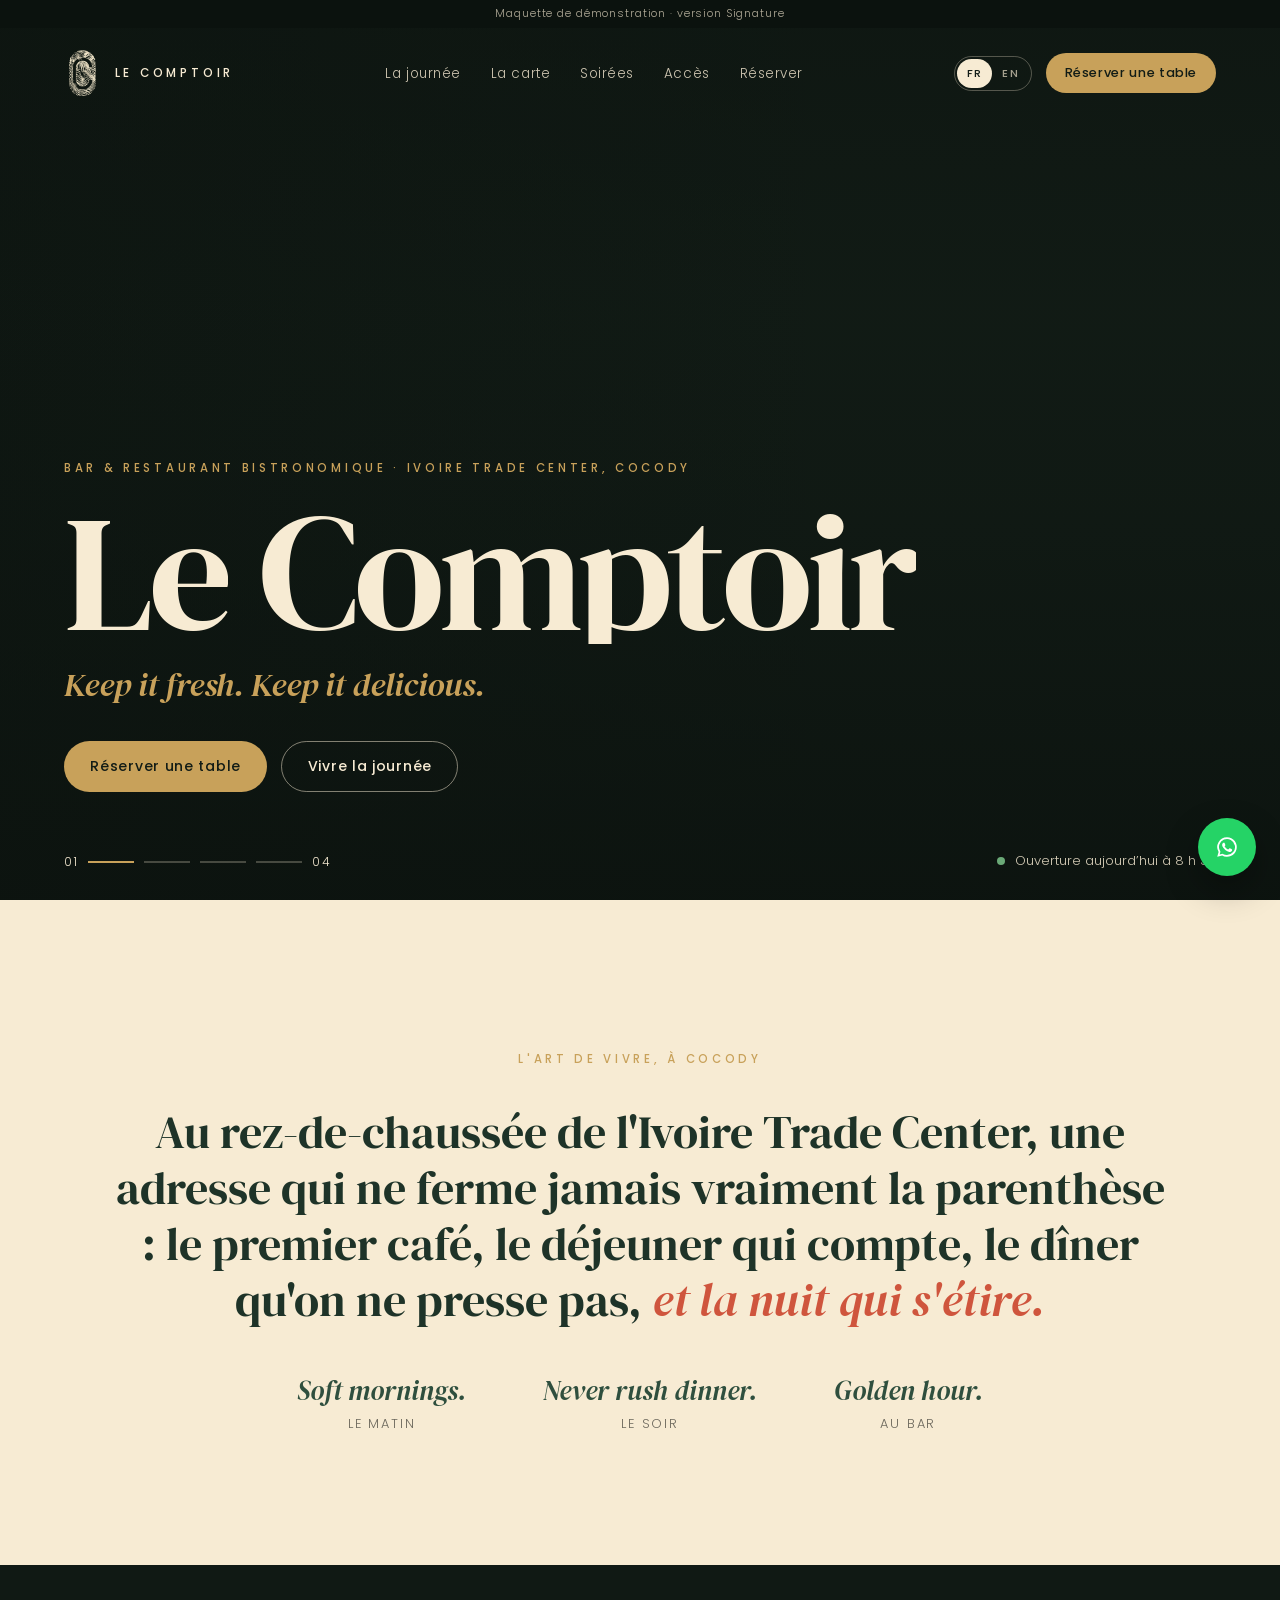
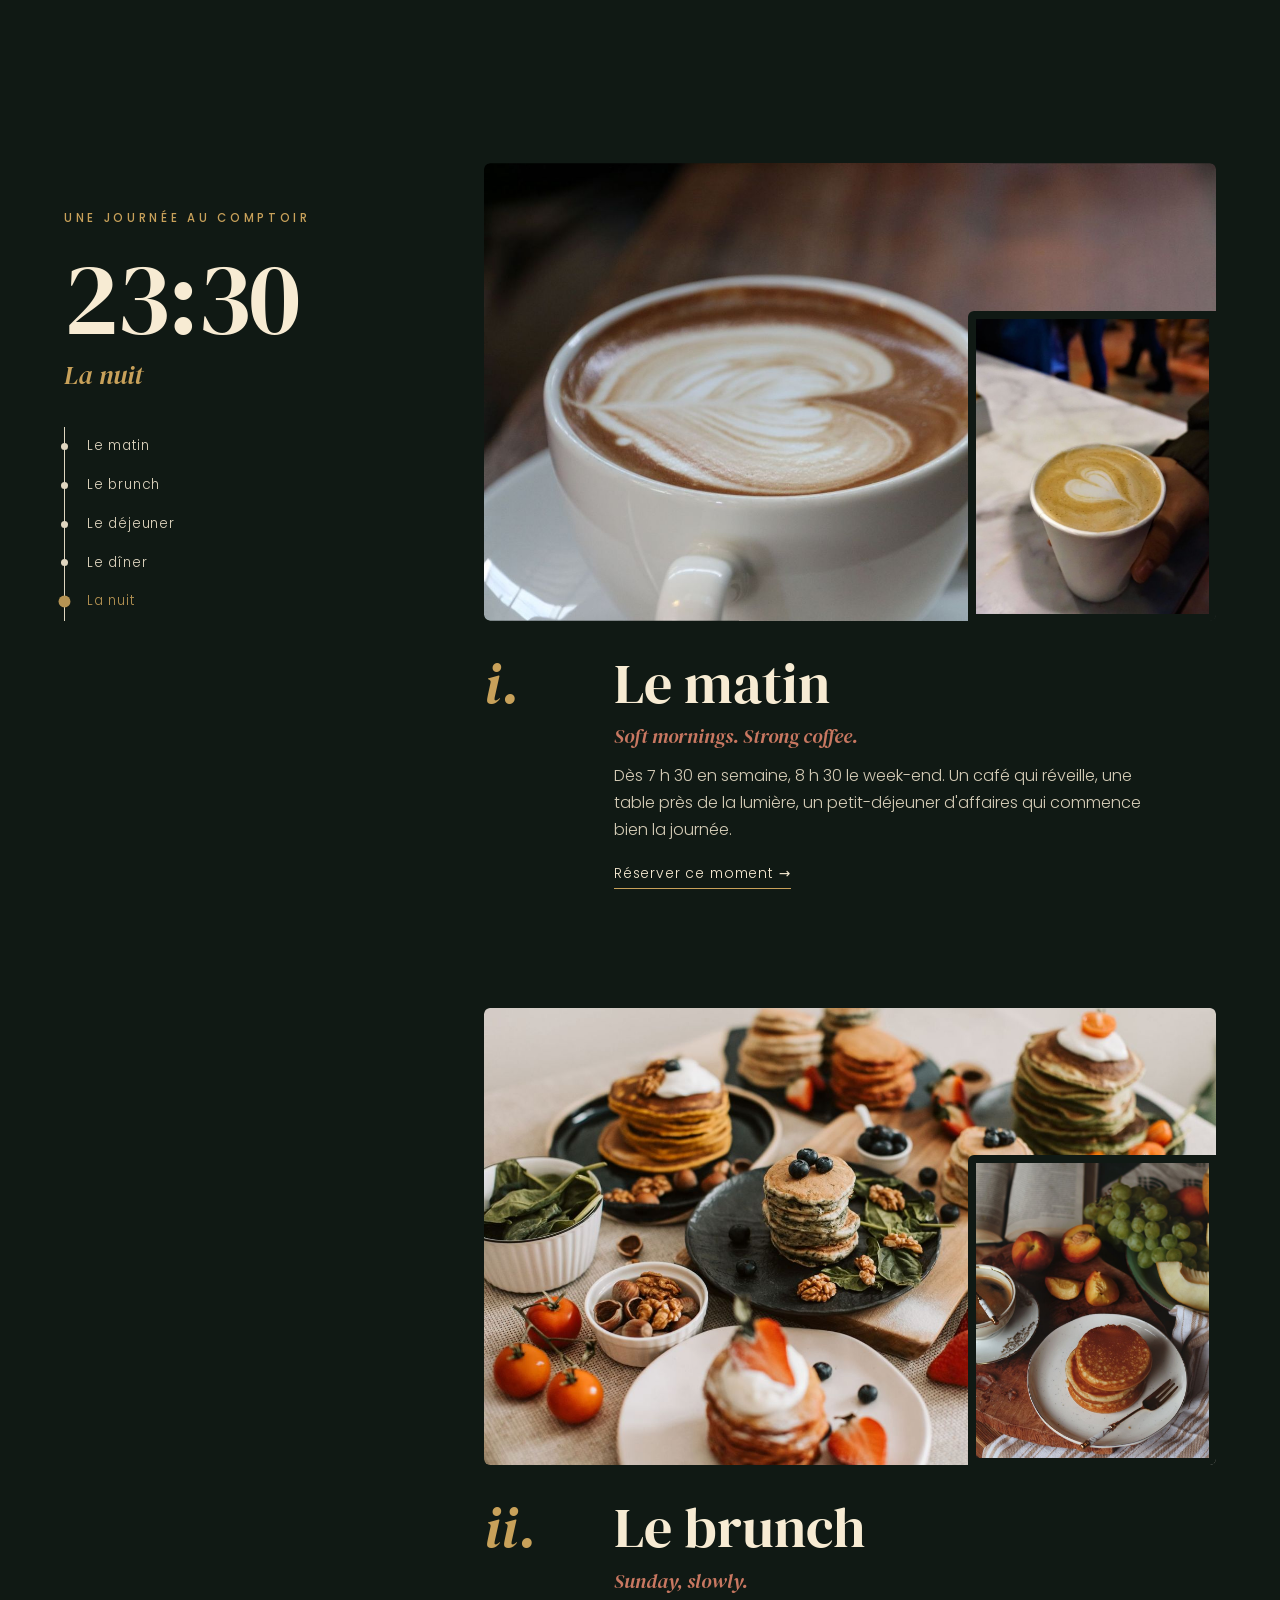
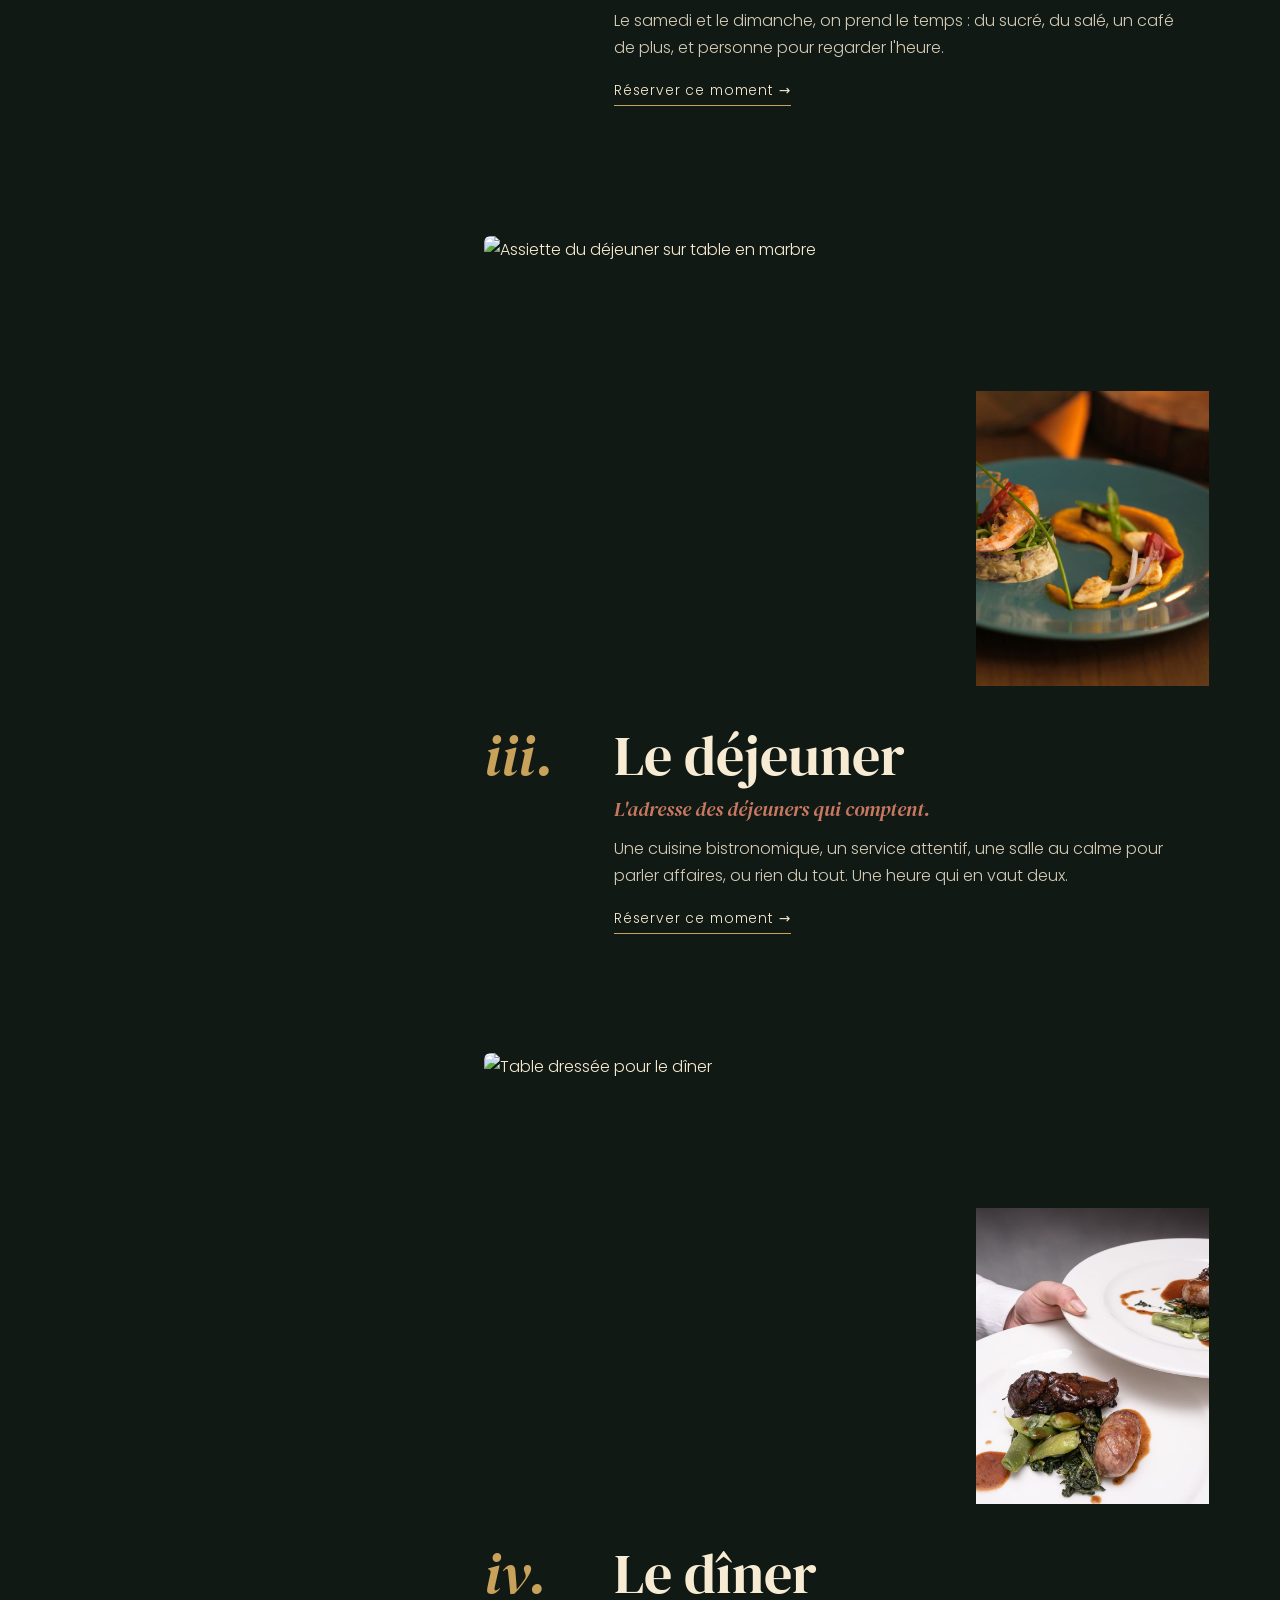
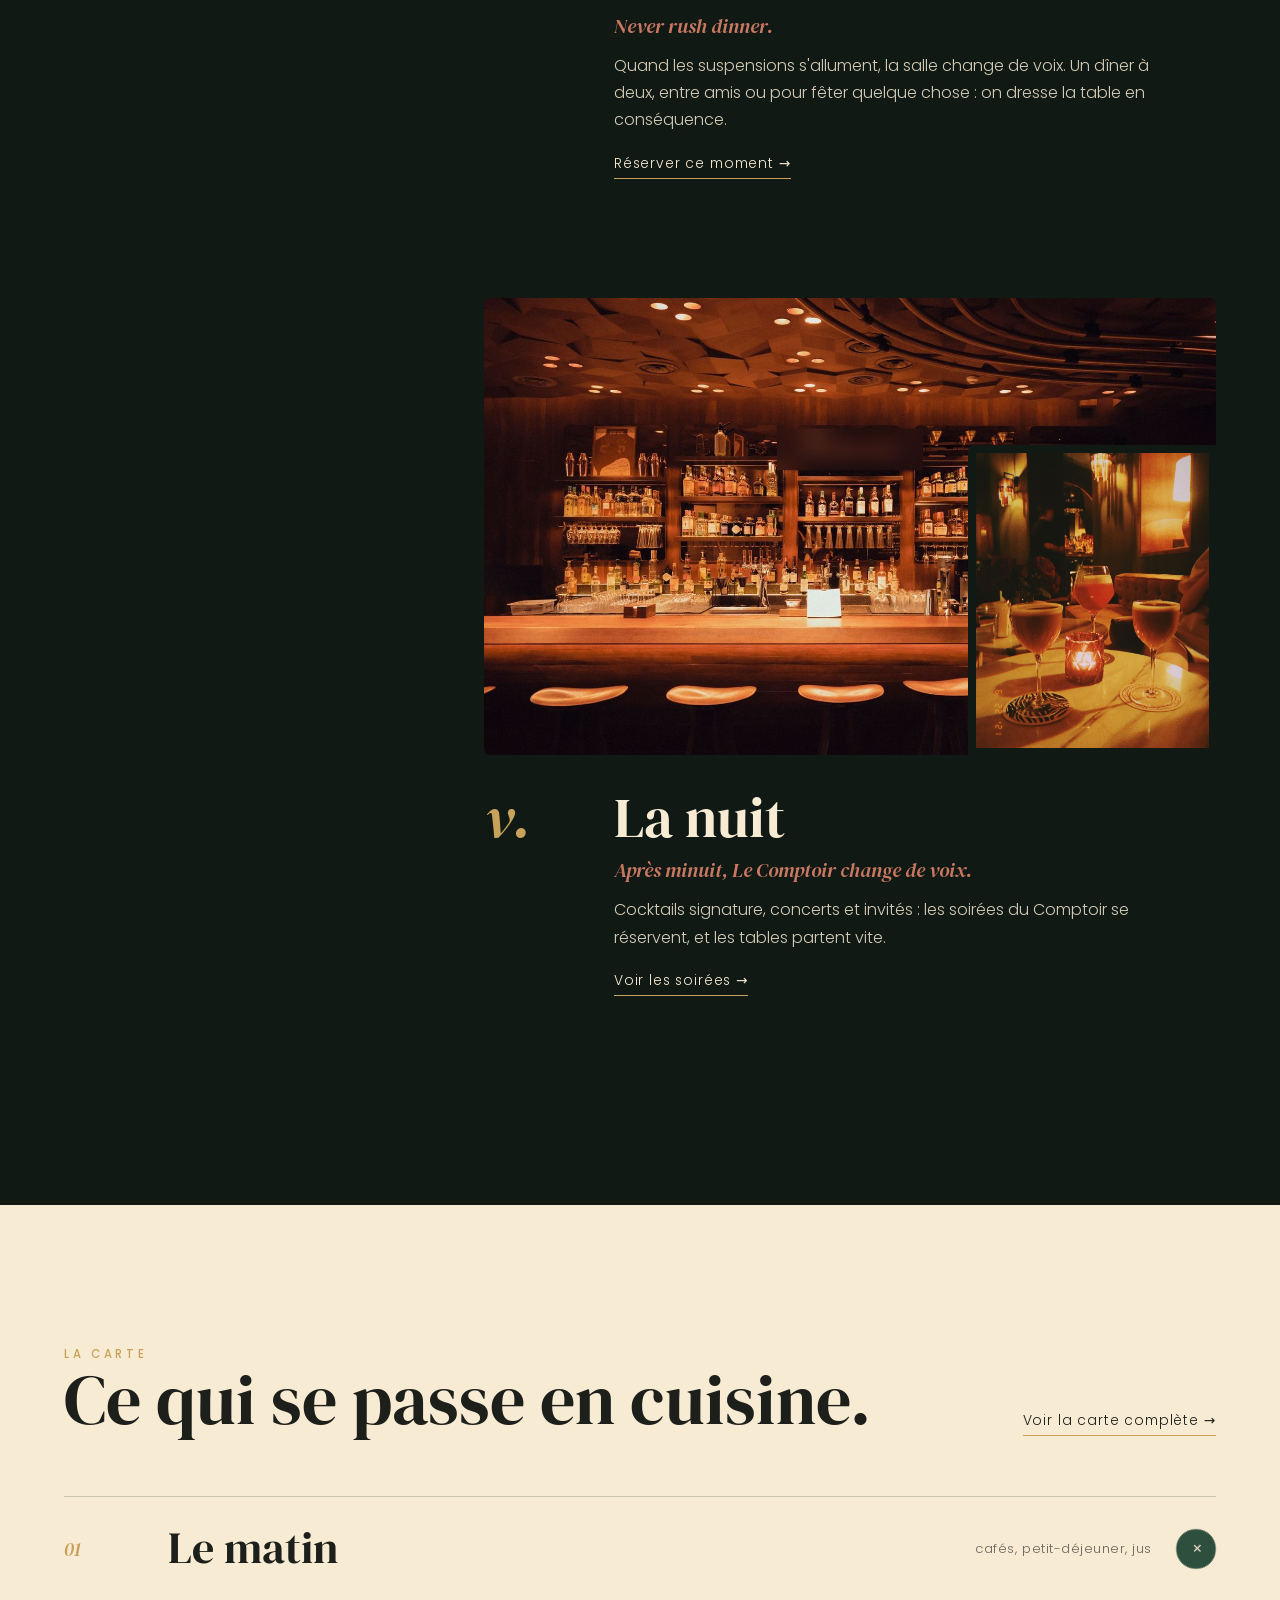
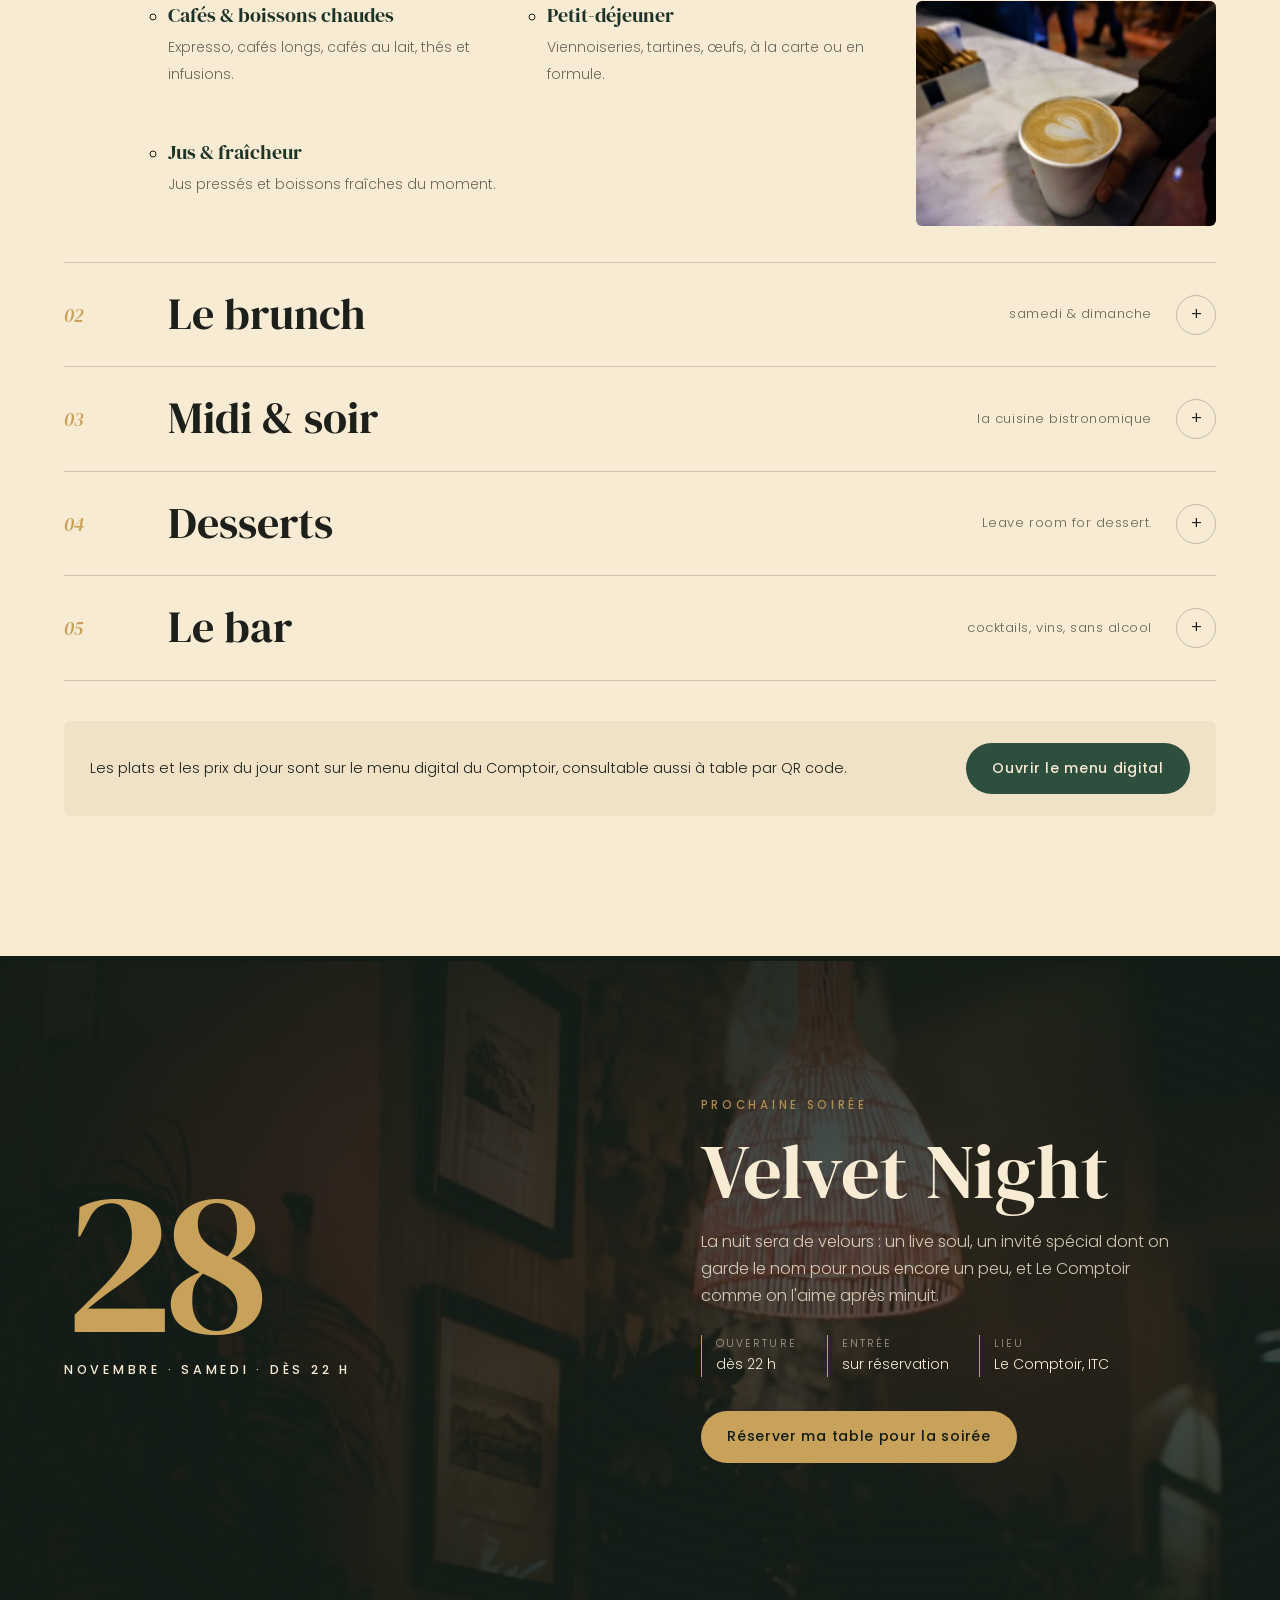
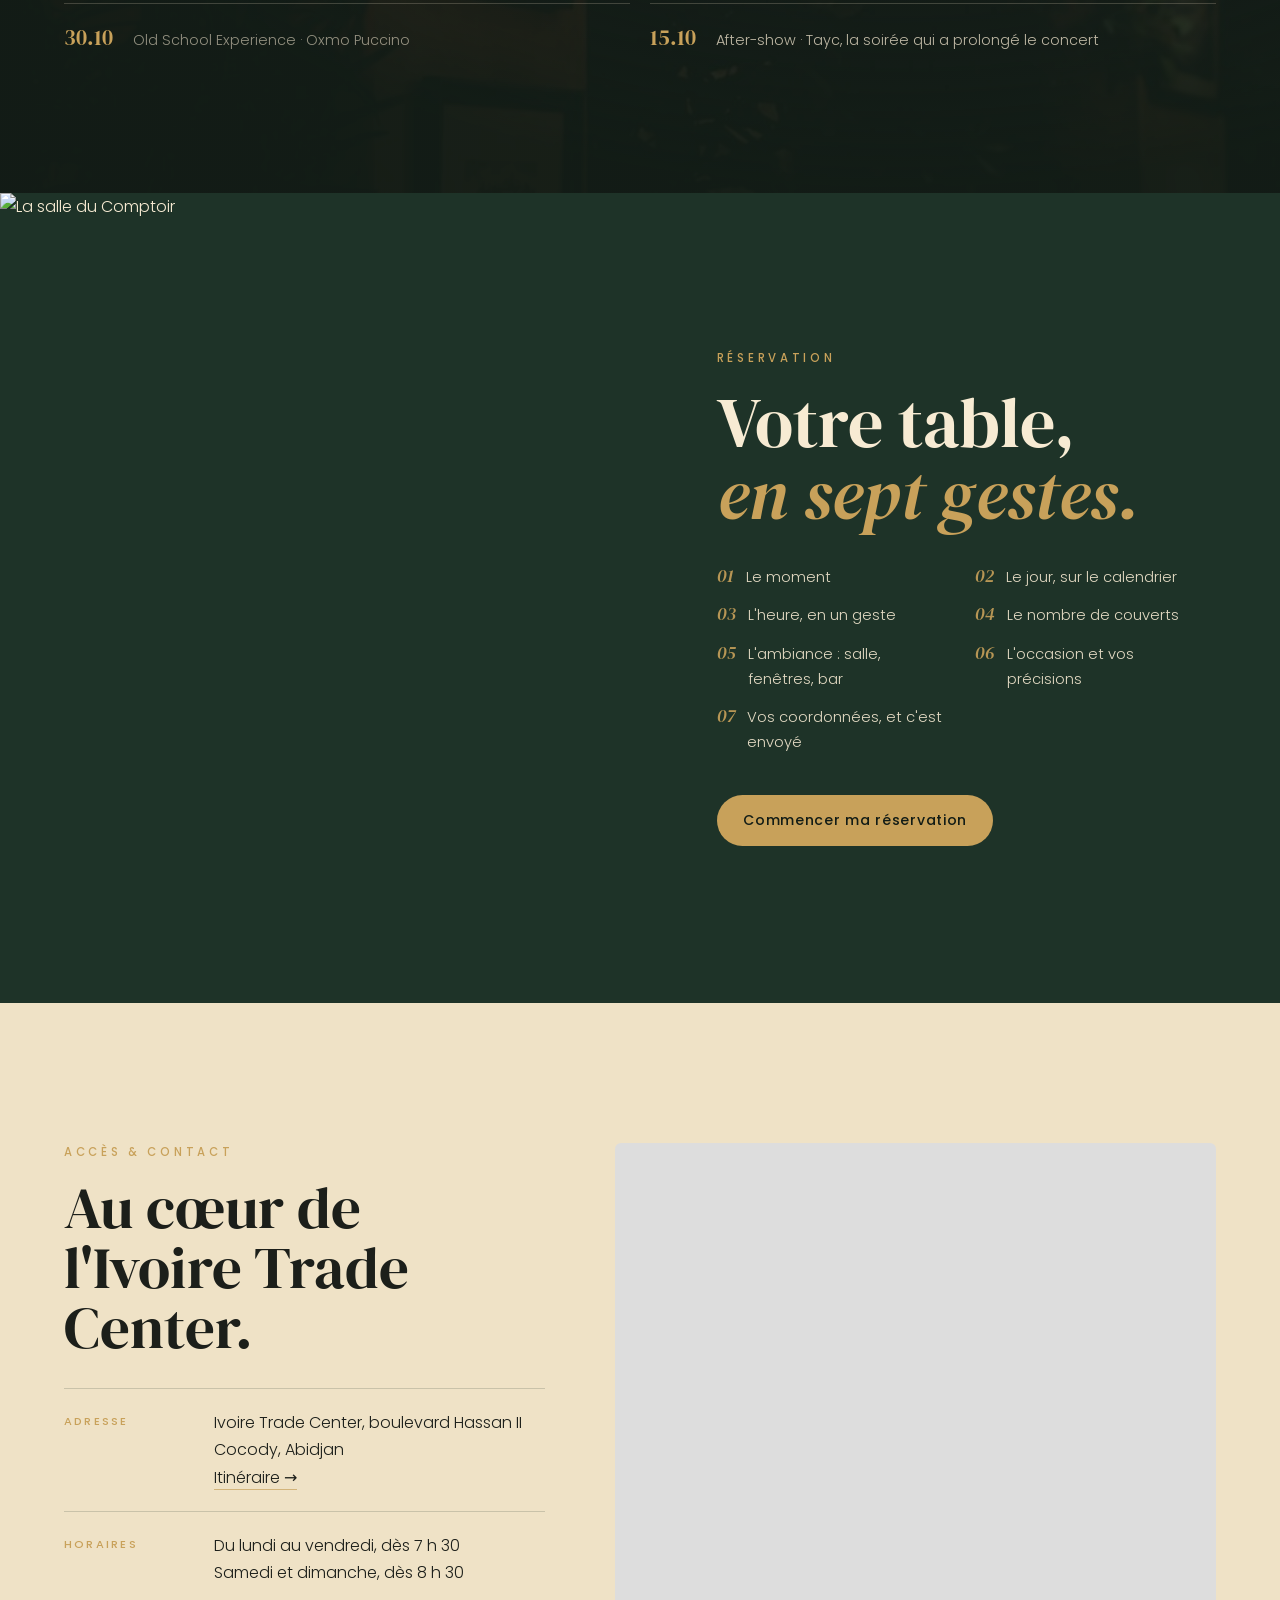
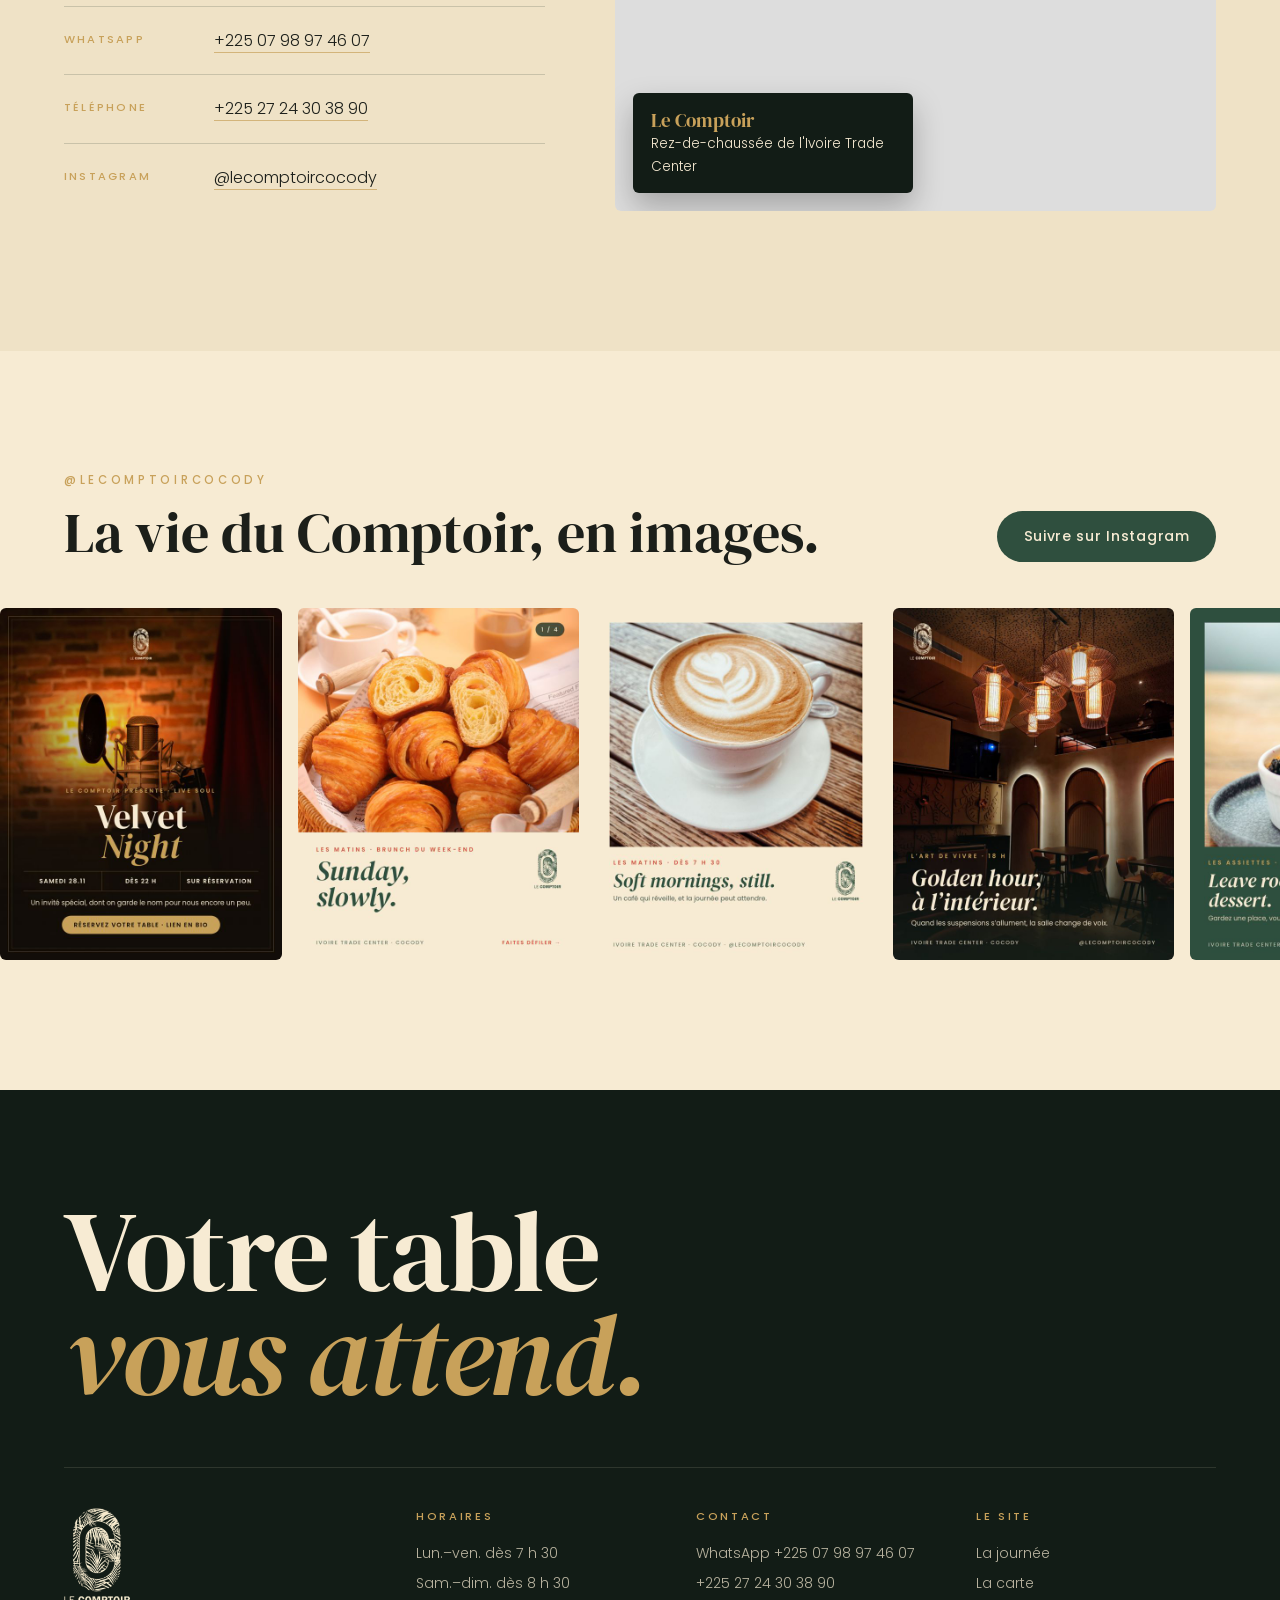
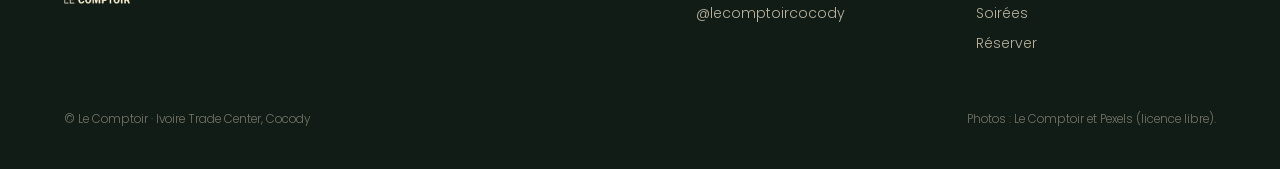
==== version-a/index.html @ cabef176 "Versions A et B : assets" ====
<!DOCTYPE html>
<html lang="fr">
<head>
<meta charset="utf-8">
<meta name="viewport" content="width=device-width, initial-scale=1, viewport-fit=cover">
<title>Le Comptoir · Signature · Bar & restaurant, Ivoire Trade Center</title>
<meta name="description" content="Le Comptoir, bar et restaurant bistronomique à l'Ivoire Trade Center, Cocody. Du premier café au dernier verre. Réservez votre table en ligne.">
<meta name="robots" content="noindex, nofollow">
<meta name="theme-color" content="#14211A">
<link rel="icon" href="../assets/img/favicon.png">
<link rel="preconnect" href="https://fonts.googleapis.com"><link rel="preconnect" href="https://fonts.gstatic.com" crossorigin>
<link href="https://fonts.googleapis.com/css2?family=DM+Serif+Display:ital@0;1&family=Poppins:wght@300;400;500;600&display=swap" rel="stylesheet">
<link rel="preload" as="image" href="../assets/v2/lieu-salle.jpg">
<style>
:root{--vert:#2F4F3E;--vf:#1E3328;--nuit:#121C16;--creme:#F7EBD3;--c2:#EFE2C6;--or:#C8A15A;--terra:#CF553D;--encre:#1C1F1A;--gris:#6B675C;
--serif:'DM Serif Display',Georgia,serif;--sans:'Poppins',system-ui,sans-serif;--ban:28px}
*{box-sizing:border-box;margin:0;padding:0}
html{scroll-behavior:smooth;scroll-padding-top:80px}
body{font:300 1rem/1.7 var(--sans);color:var(--encre);background:var(--creme);-webkit-font-smoothing:antialiased;overflow-x:clip}
img{display:block;max-width:100%}
a{color:inherit}
h1,h2,h3,h4{font-family:var(--serif);font-weight:400;line-height:1.02}
.w{width:min(1280px,90vw);margin:auto}
.ey{font-size:.72rem;letter-spacing:.32em;text-transform:uppercase;font-weight:500;color:var(--or)}
.btn{display:inline-flex;align-items:center;gap:.7em;padding:1em 1.8em;border-radius:999px;font:500 .88rem var(--sans);letter-spacing:.05em;text-decoration:none;border:1px solid transparent;transition:.3s;cursor:pointer}
.btn-or{background:var(--or);color:var(--nuit)}.btn-or:hover{background:#d8b36e;transform:translateY(-2px)}
.btn-ghost{border-color:rgba(247,235,211,.5);color:var(--creme)}.btn-ghost:hover{background:rgba(247,235,211,.1)}
.btn-v{background:var(--vert);color:var(--creme)}.btn-v:hover{background:var(--vf)}
.lnk{font-size:.86rem;letter-spacing:.06em;text-decoration:none;border-bottom:1px solid var(--or);padding-bottom:3px;transition:.25s}
.lnk:hover{color:var(--or)}
.demo{position:fixed;inset:0 0 auto;height:var(--ban);z-index:90;background:#0B120E;color:rgba(247,235,211,.7);font-size:.68rem;letter-spacing:.08em;display:flex;align-items:center;justify-content:center;text-align:center;padding:0 10px}
/* nav */
.nav{position:fixed;top:var(--ban);inset-inline:0;z-index:60;padding:22px 0;transition:.4s;color:var(--creme)}
.nav.solid{background:rgba(18,28,22,.9);backdrop-filter:blur(14px);padding:12px 0}
.nav .w{display:flex;align-items:center;justify-content:space-between;gap:24px}
.brand{display:flex;align-items:center;gap:14px;text-decoration:none}
.brand img{height:46px;width:auto;transition:.4s}
.nav.solid .brand img{height:38px}
.brand b{font:500 .74rem var(--sans);letter-spacing:.32em}
.menu{display:flex;gap:30px;list-style:none}
.menu a{text-decoration:none;font-size:.84rem;letter-spacing:.04em;opacity:.82;position:relative;transition:.25s}
.menu a:hover{opacity:1;color:var(--or)}
.nr{display:flex;align-items:center;gap:14px}
.lang{display:flex;border:1px solid rgba(247,235,211,.3);border-radius:999px;padding:2px}
.lang button{background:none;border:0;color:inherit;font:500 .7rem var(--sans);padding:6px 10px;border-radius:999px;cursor:pointer;letter-spacing:.1em;opacity:.65}
.lang button.on{background:var(--creme);color:var(--nuit);opacity:1}
.nav .btn{padding:.75em 1.4em;font-size:.8rem}
.burger{display:none;width:44px;height:44px;border:0;background:none;position:relative;cursor:pointer;color:var(--creme)}
.burger i{position:absolute;left:11px;right:11px;height:1.5px;background:currentColor;transition:.35s}
.burger i:nth-child(1){top:17px}.burger i:nth-child(2){top:26px;left:19px}
.menu-open .burger i:nth-child(1){top:21px;transform:rotate(45deg)}
.menu-open .burger i:nth-child(2){top:21px;left:11px;transform:rotate(-45deg)}
/* hero */
.hero{position:relative;height:100svh;min-height:620px;background:var(--nuit);color:var(--creme);overflow:hidden}
.slide{position:absolute;inset:0;opacity:0;transition:opacity 1.6s ease}
.slide.on{opacity:1}
.slide img{width:100%;height:100%;object-fit:cover;transform:scale(1.12);transition:transform 9s linear}
.slide.on img{transform:scale(1)}
.hero::after{content:"";position:absolute;inset:0;background:linear-gradient(180deg,rgba(12,19,15,.55) 0%,rgba(12,19,15,.15) 35%,rgba(12,19,15,.35) 60%,rgba(12,19,15,.92) 100%),linear-gradient(90deg,rgba(12,19,15,.55),transparent 65%)}
.hero .w{position:relative;z-index:2;height:100%;display:flex;flex-direction:column;justify-content:flex-end;padding-bottom:12vh}
.hero .ey{margin-bottom:22px}
.hero h1{font-size:clamp(4.2rem,13vw,13.5rem);letter-spacing:-.03em;line-height:.86}
.hero h1 span{display:inline-block;overflow:hidden;vertical-align:bottom}
.hero h1 span i{display:inline-block;font-style:normal;transform:translateY(105%);animation:up 1.2s cubic-bezier(.2,.8,.2,1) forwards}
.hero h1 span:nth-child(2) i{animation-delay:.12s}
@keyframes up{to{transform:none}}
.hero .tag{font:italic 400 clamp(1.4rem,2.6vw,2.2rem) var(--serif);color:var(--or);margin:18px 0 34px;opacity:0;animation:fadeup 1s .7s forwards}
.hero .cta{display:flex;gap:14px;flex-wrap:wrap;opacity:0;animation:fadeup 1s .9s forwards}
@keyframes fadeup{from{opacity:0;transform:translateY(16px)}to{opacity:1;transform:none}}
.hbar{position:absolute;z-index:2;left:0;right:0;bottom:0;padding:0 0 28px}
.hbar .w{height:auto;padding:0;display:flex;flex-direction:row;justify-content:space-between;align-items:flex-end;gap:20px}
.dots{display:flex;gap:10px;align-items:center;font-size:.74rem;letter-spacing:.14em}
.dots button{width:46px;height:20px;background:none;border:0;cursor:pointer;position:relative}
.dots button::before{content:"";position:absolute;left:0;right:0;top:9px;height:2px;background:rgba(247,235,211,.25)}
.dots button::after{content:"";position:absolute;left:0;top:9px;height:2px;width:0;background:var(--or)}
.dots button.on::after{animation:fill 6s linear forwards}
@keyframes fill{to{width:100%}}
.now{display:flex;align-items:center;gap:10px;font-size:.82rem;opacity:.85}
.now i{width:8px;height:8px;border-radius:50%;background:#7CC48A;box-shadow:0 0 0 0 rgba(124,196,138,.6);animation:pulse 2s infinite}
@keyframes pulse{70%{box-shadow:0 0 0 10px rgba(124,196,138,0)}100%{box-shadow:0 0 0 0 rgba(124,196,138,0)}}
/* manifeste */
.man{padding:150px 0 130px;text-align:center}
.man .ey{margin-bottom:34px}
.man p.big{font:400 clamp(1.8rem,3.6vw,3.3rem)/1.22 var(--serif);max-width:1050px;margin:auto;color:var(--vf)}
.man p.big em{color:var(--terra)}
.man .wd{opacity:.14;transition:opacity .6s}
.man .wd.lit{opacity:1}
.man .sig{margin-top:44px;display:flex;justify-content:center;gap:clamp(24px,6vw,90px);flex-wrap:wrap}
.man .sig div{font-size:.8rem;letter-spacing:.14em;text-transform:uppercase;color:var(--gris)}
.man .sig b{display:block;font:italic 400 1.7rem var(--serif);letter-spacing:0;text-transform:none;color:var(--vert);margin-bottom:4px}
/* journée */
.day{position:relative;background:var(--creme);transition:background 1s,color 1s}
.day.t-midi{background:#F3E4C4}
.day.t-soir{background:#22382C;color:var(--creme)}
.day.t-nuit{background:#101914;color:var(--creme)}
.day .w{display:grid;grid-template-columns:340px 1fr;gap:80px}
.clock{position:sticky;top:0;height:100vh;display:flex;flex-direction:column;justify-content:center}
.clock .ey{margin-bottom:18px}
.clock .h{font:400 clamp(4.5rem,8vw,7.5rem)/1 var(--serif);letter-spacing:-.02em;font-variant-numeric:tabular-nums}
.clock .lbl{font:italic 400 1.6rem var(--serif);color:var(--or);margin:8px 0 34px;min-height:2.2rem}
.tl{list-style:none;border-left:1px solid currentColor;opacity:.9}
.tl li{position:relative;padding:8px 0 8px 22px;font-size:.84rem;letter-spacing:.06em;opacity:.45;transition:.4s;cursor:pointer}
.tl li::before{content:"";position:absolute;left:-4px;top:50%;width:7px;height:7px;margin-top:-3.5px;border-radius:50%;background:currentColor;transition:.4s}
.tl li.on{opacity:1;color:var(--or)}
.tl li.on::before{transform:scale(1.7);background:var(--or)}
.chaps{padding:16vh 0}
.chap{min-height:92vh;display:flex;flex-direction:column;justify-content:center;padding:6vh 0}
.chap .pic{position:relative;border-radius:6px;overflow:hidden;aspect-ratio:16/10;clip-path:inset(12% 8% 12% 8% round 6px);transition:clip-path 1.4s cubic-bezier(.2,.8,.2,1)}
.chap.in .pic{clip-path:inset(0 0 0 0 round 6px)}
.chap .pic img{width:100%;height:100%;object-fit:cover;transform:scale(1.15);transition:transform 2s cubic-bezier(.2,.8,.2,1)}
.chap.in .pic img{transform:scale(1)}
.chap .pic .small{position:absolute;right:-1px;bottom:-1px;width:34%;aspect-ratio:4/5;border:8px solid var(--creme);border-radius:6px 0 0 0;overflow:hidden;transition:border-color 1s}
.day.t-soir .chap .pic .small{border-color:#22382C}.day.t-nuit .chap .pic .small{border-color:#101914}.day.t-midi .chap .pic .small{border-color:#F3E4C4}
.chap .tx{display:grid;grid-template-columns:110px 1fr;gap:20px;margin-top:34px}
.chap .n{font:italic 400 3.6rem/1 var(--serif);color:var(--or)}
.chap h3{font-size:clamp(2.6rem,4.4vw,4.2rem);margin-bottom:10px}
.chap .q{font:italic 400 1.25rem var(--serif);color:var(--terra);margin-bottom:12px}
.day.t-soir .chap .q,.day.t-nuit .chap .q{color:#E9896F}
.chap p{max-width:560px;opacity:.85}
.chap .lnk{display:inline-block;margin-top:18px}
/* carte */
.carte{padding:140px 0;background:var(--creme)}
.carte .top{display:flex;justify-content:space-between;align-items:flex-end;gap:30px;flex-wrap:wrap;margin-bottom:60px}
.carte h2{font-size:clamp(2.8rem,5.5vw,5rem)}
.idx{list-style:none;border-top:1px solid rgba(30,51,40,.2);position:relative}
.idx>li{border-bottom:1px solid rgba(30,51,40,.2)}
.idx button{width:100%;display:grid;grid-template-columns:80px 1fr auto 40px;gap:24px;align-items:center;padding:30px 0;background:none;border:0;text-align:left;cursor:pointer;color:inherit;font:inherit}
.idx .k{font:italic 400 1.2rem var(--serif);color:var(--or)}
.idx .t{font:400 clamp(1.8rem,3.4vw,3rem)/1 var(--serif);transition:transform .45s,color .3s}
.idx button:hover .t{transform:translateX(14px);color:var(--vert)}
.idx .s{font-size:.82rem;color:var(--gris);letter-spacing:.04em;text-align:right}
.idx .pl{width:40px;height:40px;border-radius:50%;border:1px solid rgba(30,51,40,.25);display:grid;place-items:center;transition:.35s;font-size:1.1rem}
.idx li.open .pl{transform:rotate(45deg);background:var(--vert);color:var(--creme);border-color:var(--vert)}
.idx .body{display:grid;grid-template-rows:0fr;transition:grid-template-rows .55s cubic-bezier(.2,.8,.2,1)}
.idx li.open .body{grid-template-rows:1fr}
.idx .body>div{overflow:hidden}
.idx .inner{display:grid;grid-template-columns:80px 1fr 300px;gap:24px;padding:0 0 36px}
.idx .cats{grid-column:2;display:grid;grid-template-columns:repeat(auto-fill,minmax(220px,1fr));gap:22px 34px}
.idx .cats b{display:block;font:400 1.25rem var(--serif);color:var(--vf);margin-bottom:4px}
.idx .cats span{font-size:.88rem;color:var(--gris)}
.idx .inner img{grid-column:3;width:100%;aspect-ratio:4/3;object-fit:cover;border-radius:6px}
.float{position:fixed;width:260px;aspect-ratio:4/5;pointer-events:none;z-index:40;border-radius:6px;overflow:hidden;opacity:0;transform:translate(-50%,-50%) scale(.85) rotate(-3deg);transition:opacity .3s,transform .4s;box-shadow:0 30px 60px rgba(0,0,0,.3)}
.float.on{opacity:1;transform:translate(-50%,-50%) scale(1) rotate(-3deg)}
.float img{width:100%;height:100%;object-fit:cover}
.cnote{display:flex;justify-content:space-between;align-items:center;gap:20px;flex-wrap:wrap;margin-top:40px;padding:22px 26px;background:var(--c2);border-radius:6px;font-size:.9rem}
/* soirée */
.nuit{position:relative;background:var(--nuit);color:var(--creme);padding:140px 0;overflow:hidden}
.nuit .bg{position:absolute;inset:-10% 0;background:url(../assets/img/soiree.jpg) center/cover;opacity:.32;will-change:transform}
.nuit::after{content:"";position:absolute;inset:0;background:radial-gradient(ellipse at 70% 40%,transparent,rgba(18,28,22,.9) 70%)}
.nuit .w{position:relative;z-index:1;display:grid;grid-template-columns:1.1fr 1fr;gap:70px;align-items:center}
.nuit .date{font:400 clamp(7rem,16vw,15rem)/.8 var(--serif);color:var(--or);letter-spacing:-.04em}
.nuit .date small{display:block;font:500 .78rem var(--sans);letter-spacing:.3em;text-transform:uppercase;color:var(--creme);margin-top:18px}
.nuit h2{font-size:clamp(3rem,6vw,5.6rem);margin:16px 0 18px}
.nuit p{opacity:.82;max-width:480px}
.nuit .meta{display:flex;gap:30px;flex-wrap:wrap;margin:26px 0 34px;font-size:.88rem}
.nuit .meta div{border-left:1px solid var(--or);padding-left:14px}
.nuit .meta small{display:block;font-size:.66rem;letter-spacing:.2em;text-transform:uppercase;opacity:.6}
.past{margin-top:70px;display:grid;grid-template-columns:1fr 1fr;gap:20px;grid-column:1/-1}
.past div{border-top:1px solid rgba(247,235,211,.2);padding-top:18px;display:flex;gap:20px;align-items:baseline}
.past b{font:400 1.4rem var(--serif);color:var(--or);white-space:nowrap}
.past span{font-size:.9rem;opacity:.75}
/* résa teaser */
.rt{display:grid;grid-template-columns:1fr 1fr;min-height:90vh;background:var(--vf);color:var(--creme)}
.rt .ph{position:relative;overflow:hidden}
.rt .ph img{position:absolute;inset:0;width:100%;height:100%;object-fit:cover}
.rt .tx{padding:110px clamp(30px,6vw,100px);display:flex;flex-direction:column;justify-content:center}
.rt h2{font-size:clamp(3rem,5.5vw,5.2rem);margin:18px 0 24px}
.rt h2 em{color:var(--or)}
.rt ol{list-style:none;counter-reset:s;margin:10px 0 40px;display:grid;grid-template-columns:1fr 1fr;gap:12px 30px}
.rt ol li{counter-increment:s;font-size:.92rem;display:flex;gap:12px;align-items:baseline;opacity:.9}
.rt ol li::before{content:counter(s,decimal-leading-zero);font:italic 400 1.1rem var(--serif);color:var(--or)}
/* accès */
.acc{padding:140px 0;background:var(--c2)}
.acc .w{display:grid;grid-template-columns:1fr 1.25fr;gap:70px;align-items:stretch}
.acc h2{font-size:clamp(2.6rem,4.6vw,4.2rem);margin:16px 0 30px}
.info{list-style:none}
.info li{display:grid;grid-template-columns:130px 1fr;gap:20px;padding:20px 0;border-top:1px solid rgba(30,51,40,.18)}
.info small{font-size:.7rem;letter-spacing:.2em;text-transform:uppercase;color:var(--or);font-weight:500;padding-top:3px}
.info a{text-decoration:none;border-bottom:1px solid rgba(200,161,90,.7)}
.map{position:relative;border-radius:6px;overflow:hidden;min-height:480px;background:#ddd}
.map iframe{position:absolute;inset:0;width:100%;height:100%;border:0;filter:grayscale(.35) sepia(.2)}
.map .pin{position:absolute;left:18px;bottom:18px;background:var(--nuit);color:var(--creme);border-radius:6px;padding:14px 18px;font-size:.84rem;max-width:280px;box-shadow:0 14px 30px rgba(0,0,0,.25)}
.map .pin b{display:block;font:400 1.2rem var(--serif);color:var(--or)}
/* instagram */
.ig{padding:120px 0 130px;background:var(--creme);overflow:hidden}
.ig .top{display:flex;justify-content:space-between;align-items:flex-end;gap:30px;flex-wrap:wrap;margin-bottom:46px}
.ig h2{font-size:clamp(2.4rem,4.4vw,4rem);margin-top:14px}
.mq{display:flex;gap:16px;width:max-content;animation:mq 40s linear infinite}
.mq:hover{animation-play-state:paused}
.mq a{width:clamp(200px,22vw,300px);aspect-ratio:4/5;border-radius:6px;overflow:hidden;flex:none}
.mq img{width:100%;height:100%;object-fit:cover;transition:transform .8s}
.mq a:hover img{transform:scale(1.06)}
@keyframes mq{to{transform:translateX(-50%)}}
/* footer */
footer{background:var(--nuit);color:rgba(247,235,211,.72);padding:110px 0 40px;font-size:.88rem}
footer .big{font:400 clamp(3rem,9vw,8.5rem)/.9 var(--serif);color:var(--creme);letter-spacing:-.02em;margin-bottom:60px}
footer .big em{color:var(--or)}
footer .cols{display:grid;grid-template-columns:1.3fr 1fr 1fr 1fr;gap:40px;padding-top:40px;border-top:1px solid rgba(247,235,211,.12)}
footer img{height:96px;width:auto}
footer h6{font:500 .7rem var(--sans);letter-spacing:.24em;text-transform:uppercase;color:var(--or);margin-bottom:14px}
footer ul{list-style:none}footer li{padding:3px 0}footer a{text-decoration:none}footer a:hover{color:var(--creme)}
footer .bt{display:flex;justify-content:space-between;gap:20px;flex-wrap:wrap;margin-top:50px;font-size:.74rem;opacity:.6}
/* WhatsApp */
.wa{position:fixed;right:24px;bottom:24px;z-index:65;display:flex;align-items:center;gap:0;background:#25D366;color:#fff;border-radius:999px;height:58px;padding:0 17px;text-decoration:none;box-shadow:0 14px 34px rgba(0,0,0,.3);transition:.35s;font:500 .88rem var(--sans);overflow:hidden}
.wa span{max-width:0;white-space:nowrap;overflow:hidden;transition:max-width .45s,margin .45s}
.wa:hover span{max-width:200px;margin-left:10px}
.wa::after{content:"";position:absolute;inset:0;border-radius:inherit;box-shadow:0 0 0 0 rgba(37,211,102,.5);animation:pulse 2.6s infinite}
.mcta{display:none}
.rv{opacity:0;transform:translateY(34px);transition:opacity 1.1s cubic-bezier(.2,.8,.2,1),transform 1.1s cubic-bezier(.2,.8,.2,1)}
.rv.in{opacity:1;transform:none}
/* responsive */
@media (max-width:1100px){.menu{gap:20px}.day .w{grid-template-columns:240px 1fr;gap:50px}}
@media (max-width:900px){
  :root{--ban:24px}.demo{font-size:.6rem}
  .burger{display:block}.nav .btn{display:none}.brand b{display:none}.brand img{height:38px}
  .menu{position:fixed;inset:0;z-index:-1;flex-direction:column;justify-content:center;gap:4px;padding:0 8vw;background:var(--nuit);opacity:0;pointer-events:none;transition:.45s}
  .menu a{font:400 2.6rem var(--serif);opacity:1;display:block;padding:8px 0;transform:translateY(20px);transition:.5s}
  .menu-open .menu{opacity:1;pointer-events:auto}
  .menu-open .menu a{transform:none}
  .hero .w{padding-bottom:16vh}
  .hero h1{font-size:clamp(3.8rem,19vw,7rem)}
  .hbar{padding-bottom:84px}
  .now{display:none}
  .man{padding:100px 0 90px}
  .day .w{grid-template-columns:1fr;gap:0}
  .clock{position:sticky;top:calc(var(--ban) + 62px);height:auto;z-index:5;flex-direction:row;align-items:center;justify-content:space-between;gap:14px;padding:12px 0;background:inherit;margin:0 -5vw;padding-inline:5vw;border-bottom:1px solid rgba(200,161,90,.25);backdrop-filter:blur(10px)}
  .day.t-midi .clock{background:rgba(243,228,196,.92)}.day .clock{background:rgba(247,235,211,.92)}.day.t-soir .clock{background:rgba(34,56,44,.92)}.day.t-nuit .clock{background:rgba(16,25,20,.92)}
  .clock .ey,.tl{display:none}
  .clock .h{font-size:2.4rem}.clock .lbl{margin:0;font-size:1.15rem;min-height:0}
  .chaps{padding:4vh 0}
  .chap{min-height:0;padding:7vh 0}
  .chap .tx{grid-template-columns:1fr;gap:4px;margin-top:22px}
  .chap .n{font-size:2rem}
  .carte,.acc,.nuit{padding:90px 0}
  .idx button{grid-template-columns:44px 1fr 40px;gap:14px;padding:22px 0}
  .idx .s{display:none}
  .idx .inner{grid-template-columns:1fr;padding-bottom:26px}
  .idx .cats,.idx .inner img{grid-column:1}
  .idx .cats{grid-template-columns:1fr;gap:16px}
  .float{display:none}
  .nuit .w,.acc .w,.rt{grid-template-columns:1fr}
  .past{grid-template-columns:1fr;margin-top:30px}
  .rt .ph{min-height:46vh}
  .rt .tx{padding:70px 6vw}
  .rt ol{grid-template-columns:1fr}
  .info li{grid-template-columns:1fr;gap:4px}
  .map{min-height:360px}
  footer .cols{grid-template-columns:1fr 1fr}footer .cols>div:first-child{grid-column:1/-1}
  footer{padding-bottom:110px}
  .wa{display:none}
  .mcta{display:grid;grid-template-columns:1fr 58px;gap:10px;position:fixed;left:0;right:0;bottom:0;z-index:65;padding:10px 12px calc(10px + env(safe-area-inset-bottom));background:rgba(18,28,22,.95);backdrop-filter:blur(10px);border-top:1px solid rgba(200,161,90,.3);transform:translateY(110%);transition:.4s}
  .scrolled .mcta{transform:none}
  .mcta .btn{justify-content:center}
  .mcta .w2{display:grid;place-items:center;background:#25D366;border-radius:999px;color:#fff}
}
@media (prefers-reduced-motion:reduce){*{animation:none!important;transition:none!important}.rv{opacity:1;transform:none}.hero h1 span i{transform:none}.hero .tag,.hero .cta{opacity:1}.chap .pic{clip-path:none}}
</style>
</head>
<body>
<div class="demo" data-i18n="demo">Maquette de démonstration · version Signature</div>

<header class="nav" data-nav>
  <div class="w">
    <a href="#top" class="brand" aria-label="Le Comptoir"><img src="../assets/img/logo_creme_c.png" alt="Le Comptoir"><b>LE COMPTOIR</b></a>
    <ul class="menu" data-menu>
      <li><a href="#journee" data-i18n="n1">La journée</a></li>
      <li><a href="#carte" data-i18n="n2">La carte</a></li>
      <li><a href="#soirees" data-i18n="n3">Soirées</a></li>
      <li><a href="#acces" data-i18n="n4">Accès</a></li>
      <li><a href="reserver.html" data-i18n="n5">Réserver</a></li>
    </ul>
    <div class="nr">
      <div class="lang" role="group" aria-label="Langue"><button data-l="fr" class="on">FR</button><button data-l="en">EN</button></div>
      <a href="reserver.html" class="btn btn-or" data-i18n="cta">Réserver une table</a>
      <button class="burger" data-burger aria-label="Menu" aria-expanded="false"><i></i><i></i></button>
    </div>
  </div>
</header>

<main id="top">
<section class="hero">
  <div class="slide on"><img src="../assets/v2/lieu-salle.jpg" alt="La salle du Comptoir, suspensions en osier et fresque tropicale"></div>
  <div class="slide"><img src="../assets/v2/lieu-table.jpg" alt="Table dressée près des fenêtres et des palmes" loading="lazy"></div>
  <div class="slide"><img src="../assets/v2/lieu-assiette.jpg" alt="Assiette servie sur table en marbre" loading="lazy"></div>
  <div class="slide"><img src="../assets/img/hero.jpg" alt="Lumière chaude sous les suspensions" loading="lazy"></div>
  <div class="w">
    <p class="ey" data-i18n="h_ey">Bar & restaurant bistronomique · Ivoire Trade Center, Cocody</p>
    <h1><span><i>Le</i></span> <span><i>Comptoir</i></span></h1>
    <p class="tag">Keep it fresh. Keep it delicious.</p>
    <div class="cta"><a href="reserver.html" class="btn btn-or" data-i18n="cta">Réserver une table</a><a href="#journee" class="btn btn-ghost" data-i18n="h_b2">Vivre la journée</a></div>
  </div>
  <div class="hbar"><div class="w">
    <div class="dots" aria-label="Diaporama"><span id="sn">01</span><button class="on" aria-label="1"></button><button aria-label="2"></button><button aria-label="3"></button><button aria-label="4"></button><span>04</span></div>
    <p class="now"><i></i><span data-now></span></p>
  </div></div>
</section>

<section class="man">
  <div class="w">
    <p class="ey rv" data-i18n="m_ey">L'art de vivre, à Cocody</p>
    <p class="big" id="manif" data-i18n="m_p">Au rez-de-chaussée de l'Ivoire Trade Center, une adresse qui ne ferme jamais vraiment la parenthèse : le premier café, le déjeuner qui compte, le dîner qu'on ne presse pas, <em>et la nuit qui s'étire.</em></p>
    <div class="sig rv">
      <div><b>Soft mornings.</b><span data-i18n="sg1">le matin</span></div>
      <div><b>Never rush dinner.</b><span data-i18n="sg2">le soir</span></div>
      <div><b>Golden hour.</b><span data-i18n="sg3">au bar</span></div>
    </div>
  </div>
</section>

<section class="day" id="journee">
  <div class="w">
    <aside class="clock">
      <p class="ey" data-i18n="d_ey">Une journée au Comptoir</p>
      <div class="h" id="ck">07:30</div>
      <p class="lbl" id="cl">Le matin</p>
      <ul class="tl" id="tl">
        <li class="on" data-go="c1" data-i18n="d1">Le matin</li><li data-go="c2" data-i18n="d2">Le brunch</li><li data-go="c3" data-i18n="d3">Le déjeuner</li><li data-go="c4" data-i18n="d4">Le dîner</li><li data-go="c5" data-i18n="d5">La nuit</li>
      </ul>
    </aside>
    <div class="chaps">
      <article class="chap rv" id="c1" data-h="07:30" data-tone="" data-lfr="Le matin" data-len="Morning">
        <div class="pic"><img src="../assets/img/matin.jpg" alt="Café latte du matin" loading="lazy"><div class="small"><img src="../assets/img/cafe.jpg" alt="" loading="lazy"></div></div>
        <div class="tx"><span class="n">i.</span><div><h3 data-i18n="d1">Le matin</h3><p class="q">Soft mornings. Strong coffee.</p><p data-i18n="d1p">Dès 7 h 30 en semaine, 8 h 30 le week-end. Un café qui réveille, une table près de la lumière, un petit-déjeuner d'affaires qui commence bien la journée.</p><a class="lnk" href="reserver.html?moment=matin" data-i18n="go">Réserver ce moment →</a></div></div>
      </article>
      <article class="chap rv" id="c2" data-h="10:30" data-tone="" data-lfr="Le brunch" data-len="Brunch">
        <div class="pic"><img src="../assets/img/brunch.jpg" alt="Table de brunch" loading="lazy"><div class="small"><img src="../assets/img/brunch2.jpg" alt="" loading="lazy"></div></div>
        <div class="tx"><span class="n">ii.</span><div><h3 data-i18n="d2">Le brunch</h3><p class="q">Sunday, slowly.</p><p data-i18n="d2p">Le samedi et le dimanche, on prend le temps : du sucré, du salé, un café de plus, et personne pour regarder l'heure.</p><a class="lnk" href="reserver.html?moment=brunch" data-i18n="go">Réserver ce moment →</a></div></div>
      </article>
      <article class="chap rv" id="c3" data-h="12:30" data-tone="t-midi" data-lfr="Le déjeuner" data-len="Lunch">
        <div class="pic"><img src="../assets/v2/lieu-assiette.jpg" alt="Assiette du déjeuner sur table en marbre" loading="lazy"><div class="small"><img src="../assets/img/dejeuner.jpg" alt="" loading="lazy"></div></div>
        <div class="tx"><span class="n">iii.</span><div><h3 data-i18n="d3">Le déjeuner</h3><p class="q" data-i18n="d3q">L'adresse des déjeuners qui comptent.</p><p data-i18n="d3p">Une cuisine bistronomique, un service attentif, une salle au calme pour parler affaires, ou rien du tout. Une heure qui en vaut deux.</p><a class="lnk" href="reserver.html?moment=dejeuner" data-i18n="go">Réserver ce moment →</a></div></div>
      </article>
      <article class="chap rv" id="c4" data-h="20:00" data-tone="t-soir" data-lfr="Le dîner" data-len="Dinner">
        <div class="pic"><img src="../assets/v2/lieu-table.jpg" alt="Table dressée pour le dîner" loading="lazy"><div class="small"><img src="../assets/img/diner.jpg" alt="" loading="lazy"></div></div>
        <div class="tx"><span class="n">iv.</span><div><h3 data-i18n="d4">Le dîner</h3><p class="q">Never rush dinner.</p><p data-i18n="d4p">Quand les suspensions s'allument, la salle change de voix. Un dîner à deux, entre amis ou pour fêter quelque chose : on dresse la table en conséquence.</p><a class="lnk" href="reserver.html?moment=diner" data-i18n="go">Réserver ce moment →</a></div></div>
      </article>
      <article class="chap rv" id="c5" data-h="23:30" data-tone="t-nuit" data-lfr="La nuit" data-len="Night">
        <div class="pic"><img src="../assets/img/bar.jpg" alt="Le bar, le soir" loading="lazy"><div class="small"><img src="../assets/img/cocktail.jpg" alt="" loading="lazy"></div></div>
        <div class="tx"><span class="n">v.</span><div><h3 data-i18n="d5">La nuit</h3><p class="q" data-i18n="d5q">Après minuit, Le Comptoir change de voix.</p><p data-i18n="d5p">Cocktails signature, concerts et invités : les soirées du Comptoir se réservent, et les tables partent vite.</p><a class="lnk" href="#soirees" data-i18n="go2">Voir les soirées →</a></div></div>
      </article>
    </div>
  </div>
</section>

<section class="carte" id="carte">
  <div class="w">
    <div class="top rv"><div><p class="ey" data-i18n="c_ey">La carte</p><h2 data-i18n="c_t">Ce qui se passe en cuisine.</h2></div><a class="lnk" href="https://app.chicmenu.io/c/LE31071110" target="_blank" rel="noopener" data-i18n="c_full">Voir la carte complète →</a></div>
    <ul class="idx rv" id="idx">
      <li class="open" data-img="../assets/img/cafe.jpg"><button aria-expanded="true"><span class="k">01</span><span class="t" data-i18n="d1">Le matin</span><span class="s" data-i18n="c1s">cafés, petit-déjeuner, jus</span><span class="pl">+</span></button>
        <div class="body"><div><div class="inner"><ul class="cats"><li><b data-i18n="c1a">Cafés & boissons chaudes</b><span data-i18n="c1as">Expresso, cafés longs, cafés au lait, thés et infusions.</span></li><li><b data-i18n="c1b">Petit-déjeuner</b><span data-i18n="c1bs">Viennoiseries, tartines, œufs, à la carte ou en formule.</span></li><li><b data-i18n="c1c">Jus & fraîcheur</b><span data-i18n="c1cs">Jus pressés et boissons fraîches du moment.</span></li></ul><img src="../assets/img/cafe.jpg" alt="" loading="lazy"></div></div></div></li>
      <li data-img="../assets/img/brunch2.jpg"><button aria-expanded="false"><span class="k">02</span><span class="t" data-i18n="d2">Le brunch</span><span class="s" data-i18n="c2s">samedi & dimanche</span><span class="pl">+</span></button>
        <div class="body"><div><div class="inner"><ul class="cats"><li><b data-i18n="c2a">Le sucré</b><span data-i18n="c2as">Pancakes, gaufres, fruits frais.</span></li><li><b data-i18n="c2b">Le salé</b><span data-i18n="c2bs">Œufs à votre façon, assiettes à partager.</span></li><li><b data-i18n="c2c">À boire</b><span data-i18n="c2cs">Cafés, jus, et de quoi trinquer en douceur.</span></li></ul><img src="../assets/img/brunch2.jpg" alt="" loading="lazy"></div></div></div></li>
      <li data-img="../assets/v2/lieu-assiette.jpg"><button aria-expanded="false"><span class="k">03</span><span class="t" data-i18n="c3">Midi & soir</span><span class="s" data-i18n="c3s">la cuisine bistronomique</span><span class="pl">+</span></button>
        <div class="body"><div><div class="inner"><ul class="cats"><li><b data-i18n="c3a">Entrées & à partager</b><span data-i18n="c3as">Pour ouvrir la table, ou pour accompagner un verre.</span></li><li><b data-i18n="c3b">Plats</b><span data-i18n="c3bs">Viandes, poissons et assiettes de saison.</span></li><li><b data-i18n="c3c">Suggestions du chef</b><span data-i18n="c3cs">Elles changent : demandez-les à votre arrivée.</span></li></ul><img src="../assets/v2/lieu-assiette.jpg" alt="" loading="lazy"></div></div></div></li>
      <li data-img="../assets/img/dessert.jpg"><button aria-expanded="false"><span class="k">04</span><span class="t" data-i18n="c4">Desserts</span><span class="s">Leave room for dessert.</span><span class="pl">+</span></button>
        <div class="body"><div><div class="inner"><ul class="cats"><li><b data-i18n="c4a">Les classiques</b><span data-i18n="c4as">Les desserts de bistrot, faits pour finir en beauté.</span></li><li><b data-i18n="c4b">Café gourmand</b><span data-i18n="c4bs">Quand on hésite, on prend un peu de tout.</span></li></ul><img src="../assets/img/dessert.jpg" alt="" loading="lazy"></div></div></div></li>
      <li data-img="../assets/img/cocktail.jpg"><button aria-expanded="false"><span class="k">05</span><span class="t" data-i18n="c5">Le bar</span><span class="s" data-i18n="c5s">cocktails, vins, sans alcool</span><span class="pl">+</span></button>
        <div class="body"><div><div class="inner"><ul class="cats"><li><b data-i18n="c5a">Cocktails signature</b><span data-i18n="c5as">Les créations du bar, et les grands classiques.</span></li><li><b data-i18n="c5b">Vins & champagnes</b><span data-i18n="c5bs">Au verre ou à la bouteille.</span></li><li><b data-i18n="c5c">Spiritueux & bières</b><span data-i18n="c5cs">Pour l'afterwork comme pour la nuit.</span></li><li><b data-i18n="c5d">Sans alcool</b><span data-i18n="c5ds">Mocktails, jus et softs.</span></li></ul><img src="../assets/img/cocktail.jpg" alt="" loading="lazy"></div></div></div></li>
    </ul>
    <div class="cnote rv"><span data-i18n="c_note">Les plats et les prix du jour sont sur le menu digital du Comptoir, consultable aussi à table par QR code.</span><a class="btn btn-v" href="https://app.chicmenu.io/c/LE31071110" target="_blank" rel="noopener" data-i18n="c_btn">Ouvrir le menu digital</a></div>
  </div>
  <div class="float" id="float"><img alt="" src="../assets/img/cafe.jpg"></div>
</section>

<section class="nuit" id="soirees">
  <div class="bg" id="pbg"></div>
  <div class="w">
    <div class="rv"><div class="date">28<small data-i18n="s_m">novembre · samedi · dès 22 h</small></div></div>
    <div class="rv">
      <p class="ey" data-i18n="s_ey">Prochaine soirée</p>
      <h2>Velvet Night</h2>
      <p data-i18n="s_p">La nuit sera de velours : un live soul, un invité spécial dont on garde le nom pour nous encore un peu, et Le Comptoir comme on l'aime après minuit.</p>
      <div class="meta"><div><small data-i18n="s_h">Ouverture</small><span data-i18n="s_hv">dès 22 h</span></div><div><small data-i18n="s_e">Entrée</small><span data-i18n="s_ev">sur réservation</span></div><div><small data-i18n="s_l">Lieu</small><span>Le Comptoir, ITC</span></div></div>
      <a class="btn btn-or" href="reserver.html?moment=soiree&amp;date=2026-11-28" data-i18n="s_cta">Réserver ma table pour la soirée</a>
    </div>
    <div class="past rv">
      <div><b>30.10</b><span><span data-i18n="s_p1">Old School Experience · Oxmo Puccino</span></span></div>
      <div><b>15.10</b><span data-i18n="s_p2">After-show · Tayc, la soirée qui a prolongé le concert</span></div>
    </div>
  </div>
</section>

<section class="rt">
  <div class="ph"><img src="../assets/v2/lieu-salle.jpg" alt="La salle du Comptoir" loading="lazy"></div>
  <div class="tx rv">
    <p class="ey" data-i18n="r_ey">Réservation</p>
    <h2 data-i18n="r_t">Votre table,<br><em>en sept gestes.</em></h2>
    <ol>
      <li data-i18n="r1">Le moment</li><li data-i18n="r2">Le jour, sur le calendrier</li><li data-i18n="r3">L'heure, en un geste</li><li data-i18n="r4">Le nombre de couverts</li><li data-i18n="r5">L'ambiance : salle, fenêtres, bar</li><li data-i18n="r6">L'occasion et vos précisions</li><li data-i18n="r7">Vos coordonnées, et c'est envoyé</li>
    </ol>
    <div><a class="btn btn-or" href="reserver.html" data-i18n="r_cta">Commencer ma réservation</a></div>
  </div>
</section>

<section class="acc" id="acces">
  <div class="w">
    <div class="rv">
      <p class="ey" data-i18n="a_ey">Accès & contact</p>
      <h2 data-i18n="a_t">Au cœur de l'Ivoire Trade Center.</h2>
      <ul class="info">
        <li><small data-i18n="a1">Adresse</small><div>Ivoire Trade Center, boulevard Hassan II<br>Cocody, Abidjan<br><a href="https://www.google.com/maps/dir/?api=1&amp;destination=Le%20Comptoir%20Ivoire%20Trade%20Center%20Cocody%20Abidjan" target="_blank" rel="noopener" data-i18n="a_it">Itinéraire →</a></div></li>
        <li><small data-i18n="a2">Horaires</small><div data-i18n="a2v">Du lundi au vendredi, dès 7 h 30<br>Samedi et dimanche, dès 8 h 30</div></li>
        <li><small>WhatsApp</small><div><a href="https://wa.me/2250798974607" target="_blank" rel="noopener">+225 07 98 97 46 07</a></div></li>
        <li><small data-i18n="a3">Téléphone</small><div><a href="tel:+2252724303890">+225 27 24 30 38 90</a></div></li>
        <li><small>Instagram</small><div><a href="https://www.instagram.com/lecomptoircocody/" target="_blank" rel="noopener">@lecomptoircocody</a></div></li>
      </ul>
    </div>
    <div class="map rv"><iframe title="Plan : Ivoire Trade Center, Cocody" loading="lazy" src="https://www.openstreetmap.org/export/embed.html?bbox=-4.0085%2C5.3230%2C-3.9955%2C5.3310&amp;layer=mapnik&amp;marker=5.32694%2C-4.002"></iframe><div class="pin"><b>Le Comptoir</b><span data-i18n="a_pin">Rez-de-chaussée de l'Ivoire Trade Center</span></div></div>
  </div>
</section>

<section class="ig">
  <div class="w top rv"><div><p class="ey">@lecomptoircocody</p><h2 data-i18n="ig_t">La vie du Comptoir, en images.</h2></div><a class="btn btn-v" href="https://www.instagram.com/lecomptoircocody/" target="_blank" rel="noopener" data-i18n="ig_b">Suivre sur Instagram</a></div>
  <div class="mq" aria-label="Instagram">
    <a href="https://www.instagram.com/lecomptoircocody/" target="_blank" rel="noopener"><img src="../assets/img/ig1.jpg" alt="Publication du Comptoir" loading="lazy"></a><a href="https://www.instagram.com/lecomptoircocody/" target="_blank" rel="noopener"><img src="../assets/img/ig2.jpg" alt="Publication du Comptoir" loading="lazy"></a><a href="https://www.instagram.com/lecomptoircocody/" target="_blank" rel="noopener"><img src="../assets/img/ig3.jpg" alt="Publication du Comptoir" loading="lazy"></a><a href="https://www.instagram.com/lecomptoircocody/" target="_blank" rel="noopener"><img src="../assets/img/ig4.jpg" alt="Publication du Comptoir" loading="lazy"></a><a href="https://www.instagram.com/lecomptoircocody/" target="_blank" rel="noopener"><img src="../assets/img/ig5.jpg" alt="Publication du Comptoir" loading="lazy"></a><a href="https://www.instagram.com/lecomptoircocody/" target="_blank" rel="noopener"><img src="../assets/img/ig6.jpg" alt="Publication du Comptoir" loading="lazy"></a>
    <a href="https://www.instagram.com/lecomptoircocody/" target="_blank" rel="noopener" aria-hidden="true" tabindex="-1"><img src="../assets/img/ig1.jpg" alt="" loading="lazy"></a><a href="https://www.instagram.com/lecomptoircocody/" target="_blank" rel="noopener" aria-hidden="true" tabindex="-1"><img src="../assets/img/ig2.jpg" alt="" loading="lazy"></a><a href="https://www.instagram.com/lecomptoircocody/" target="_blank" rel="noopener" aria-hidden="true" tabindex="-1"><img src="../assets/img/ig3.jpg" alt="" loading="lazy"></a><a href="https://www.instagram.com/lecomptoircocody/" target="_blank" rel="noopener" aria-hidden="true" tabindex="-1"><img src="../assets/img/ig4.jpg" alt="" loading="lazy"></a><a href="https://www.instagram.com/lecomptoircocody/" target="_blank" rel="noopener" aria-hidden="true" tabindex="-1"><img src="../assets/img/ig5.jpg" alt="" loading="lazy"></a><a href="https://www.instagram.com/lecomptoircocody/" target="_blank" rel="noopener" aria-hidden="true" tabindex="-1"><img src="../assets/img/ig6.jpg" alt="" loading="lazy"></a>
  </div>
</section>
</main>

<footer>
  <div class="w">
    <p class="big" data-i18n="f_big">Votre table<br><em>vous attend.</em></p>
    <div class="cols">
      <div><img src="../assets/img/logo_creme.png" alt="Le Comptoir"></div>
      <div><h6 data-i18n="a2">Horaires</h6><ul><li data-i18n="fh1">Lun.–ven. dès 7 h 30</li><li data-i18n="fh2">Sam.–dim. dès 8 h 30</li></ul></div>
      <div><h6>Contact</h6><ul><li><a href="https://wa.me/2250798974607" target="_blank" rel="noopener">WhatsApp +225 07 98 97 46 07</a></li><li><a href="tel:+2252724303890">+225 27 24 30 38 90</a></li><li><a href="https://www.instagram.com/lecomptoircocody/" target="_blank" rel="noopener">@lecomptoircocody</a></li></ul></div>
      <div><h6 data-i18n="f_s">Le site</h6><ul><li><a href="#journee" data-i18n="n1">La journée</a></li><li><a href="#carte" data-i18n="n2">La carte</a></li><li><a href="#soirees" data-i18n="n3">Soirées</a></li><li><a href="reserver.html" data-i18n="n5">Réserver</a></li></ul></div>
    </div>
    <div class="bt"><span>© Le Comptoir · Ivoire Trade Center, Cocody</span><span data-i18n="f_cr">Photos : Le Comptoir et Pexels (licence libre).</span></div>
  </div>
</footer>

<a class="wa" href="https://wa.me/2250798974607?text=Bonjour%20Le%20Comptoir%2C%20je%20souhaite%20r%C3%A9server%20une%20table." target="_blank" rel="noopener" aria-label="WhatsApp"><svg width="24" height="24" viewBox="0 0 32 32" fill="#fff"><path d="M16 3a13 13 0 00-11.2 19.6L3 29l6.6-1.7A13 13 0 1016 3zm0 23.7a10.7 10.7 0 01-5.5-1.5l-.4-.2-3.9 1 1-3.8-.2-.4A10.7 10.7 0 1116 26.7zm5.9-8c-.3-.2-1.9-.9-2.2-1s-.5-.2-.7.2-.8 1-1 1.2-.4.2-.7.1a8.8 8.8 0 01-4.4-3.8c-.3-.6.3-.5.9-1.7a.6.6 0 000-.5l-1-2.4c-.3-.6-.5-.5-.7-.5h-.6a1.2 1.2 0 00-.9.4 3.7 3.7 0 00-1.1 2.7 6.4 6.4 0 001.3 3.4 14.6 14.6 0 005.6 5c2.1.9 2.9 1 4 .8a3.4 3.4 0 002.2-1.6 2.8 2.8 0 00.2-1.6c-.1-.1-.3-.2-.6-.3z"/></svg><span data-i18n="wa">Réserver sur WhatsApp</span></a>
<nav class="mcta"><a href="reserver.html" class="btn btn-or" data-i18n="cta">Réserver une table</a><a class="w2" href="https://wa.me/2250798974607?text=Bonjour%20Le%20Comptoir%2C%20je%20souhaite%20r%C3%A9server%20une%20table." target="_blank" rel="noopener" aria-label="WhatsApp"><svg width="24" height="24" viewBox="0 0 32 32" fill="#fff"><path d="M16 3a13 13 0 00-11.2 19.6L3 29l6.6-1.7A13 13 0 1016 3zm0 23.7a10.7 10.7 0 01-5.5-1.5l-.4-.2-3.9 1 1-3.8-.2-.4A10.7 10.7 0 1116 26.7zm5.9-8c-.3-.2-1.9-.9-2.2-1s-.5-.2-.7.2-.8 1-1 1.2-.4.2-.7.1a8.8 8.8 0 01-4.4-3.8c-.3-.6.3-.5.9-1.7a.6.6 0 000-.5l-1-2.4c-.3-.6-.5-.5-.7-.5h-.6a1.2 1.2 0 00-.9.4 3.7 3.7 0 00-1.1 2.7 6.4 6.4 0 001.3 3.4 14.6 14.6 0 005.6 5c2.1.9 2.9 1 4 .8a3.4 3.4 0 002.2-1.6 2.8 2.8 0 00.2-1.6c-.1-.1-.3-.2-.6-.3z"/></svg></a></nav>

<script src="../assets/v2/site.js"></script>
<script src="i18n.js"></script>
<script>
(function(){
  // diaporama
  var sl=[].slice.call(document.querySelectorAll('.slide')),db=[].slice.call(document.querySelectorAll('.dots button')),sn=document.getElementById('sn'),i=0,tm;
  function show(n){sl[i].classList.remove('on');db[i].classList.remove('on');i=(n+sl.length)%sl.length;sl[i].classList.add('on');void db[i].offsetWidth;db[i].classList.add('on');sn.textContent='0'+(i+1);clearTimeout(tm);tm=setTimeout(function(){show(i+1)},6000);}
  db.forEach(function(b,k){b.addEventListener('click',function(){show(k)})});
  tm=setTimeout(function(){show(1)},6000);
  // manifeste mot à mot
  var mf=document.getElementById('manif');
  function split(){mf.querySelectorAll('.wd').length||walk(mf);}
  function walk(n){[].slice.call(n.childNodes).forEach(function(c){if(c.nodeType===3){var f=document.createDocumentFragment();c.textContent.split(/(\s+)/).forEach(function(w){if(!w.trim()){f.appendChild(document.createTextNode(w));return;}var s=document.createElement('span');s.className='wd';s.textContent=w;f.appendChild(s);});n.replaceChild(f,c);}else walk(c);});}
  split(); LC.hooks.push(function(){split();lit();});
  function lit(){var r=mf.getBoundingClientRect(),w=mf.querySelectorAll('.wd'),p=Math.min(1,Math.max(0,(innerHeight*.85-r.top)/(r.height+innerHeight*.35)));var n=Math.round(p*w.length*1.15);w.forEach(function(e,k){e.classList.toggle('lit',k<n)});}
  // journée
  var day=document.getElementById('journee'),ck=document.getElementById('ck'),cl=document.getElementById('cl'),tl=[].slice.call(document.querySelectorAll('#tl li')),ch=[].slice.call(document.querySelectorAll('.chap')),cur=-1;
  function setChap(k){if(k===cur)return;cur=k;var c=ch[k];day.className='day '+(c.dataset.tone||'');tl.forEach(function(l,j){l.classList.toggle('on',j===k)});cl.textContent=LC.lang==='en'?c.dataset.len:c.dataset.lfr;tick(c.dataset.h);}
  var from='07:30';function tick(to){var a=from.split(':'),b=to.split(':'),s=+a[0]*60+ +a[1],e=+b[0]*60+ +b[1],t0=null;from=to;function f(t){t0=t0||t;var p=Math.min(1,(t-t0)/700),v=Math.round(s+(e-s)*(1-Math.pow(1-p,3)));ck.textContent=('0'+Math.floor(v/60)).slice(-2)+':'+('0'+v%60).slice(-2);if(p<1)requestAnimationFrame(f);}requestAnimationFrame(f);}
  tl.forEach(function(l){l.addEventListener('click',function(){document.getElementById(l.dataset.go).scrollIntoView({behavior:'smooth',block:'center'})})});
  LC.hooks.push(function(){if(cur>-1){var c=ch[cur];cl.textContent=LC.lang==='en'?c.dataset.len:c.dataset.lfr;}});
  // carte : accordéon + image flottante
  var idx=[].slice.call(document.querySelectorAll('#idx>li')),fl=document.getElementById('float'),fi=fl.querySelector('img'),fine=matchMedia('(hover:hover) and (min-width:901px)').matches;
  idx.forEach(function(li){var b=li.querySelector('button');b.addEventListener('click',function(){var o=!li.classList.contains('open');idx.forEach(function(x){x.classList.remove('open');x.querySelector('button').setAttribute('aria-expanded','false')});if(o){li.classList.add('open');b.setAttribute('aria-expanded','true')}});
    if(fine){b.addEventListener('mouseenter',function(){if(li.classList.contains('open'))return;fi.src=li.dataset.img;fl.classList.add('on')});b.addEventListener('mouseleave',function(){fl.classList.remove('on')});b.addEventListener('mousemove',function(e){fl.style.left=e.clientX+'px';fl.style.top=e.clientY+'px'})}});
  // défilement
  var pbg=document.getElementById('pbg');
  function onScroll(){lit();var mid=innerHeight*.5,best=0;ch.forEach(function(c,k){if(c.getBoundingClientRect().top<mid)best=k});var r=day.getBoundingClientRect();if(r.top<mid&&r.bottom>0)setChap(best);var pr=pbg.parentNode.getBoundingClientRect();if(pr.bottom>0&&pr.top<innerHeight)pbg.style.transform='translateY('+(pr.top*-.12)+'px)';document.body.classList.toggle('scrolled',scrollY>innerHeight*.6);}
  addEventListener('scroll',onScroll,{passive:true});onScroll();setChap(0);
})();
</script>
</body>
</html>
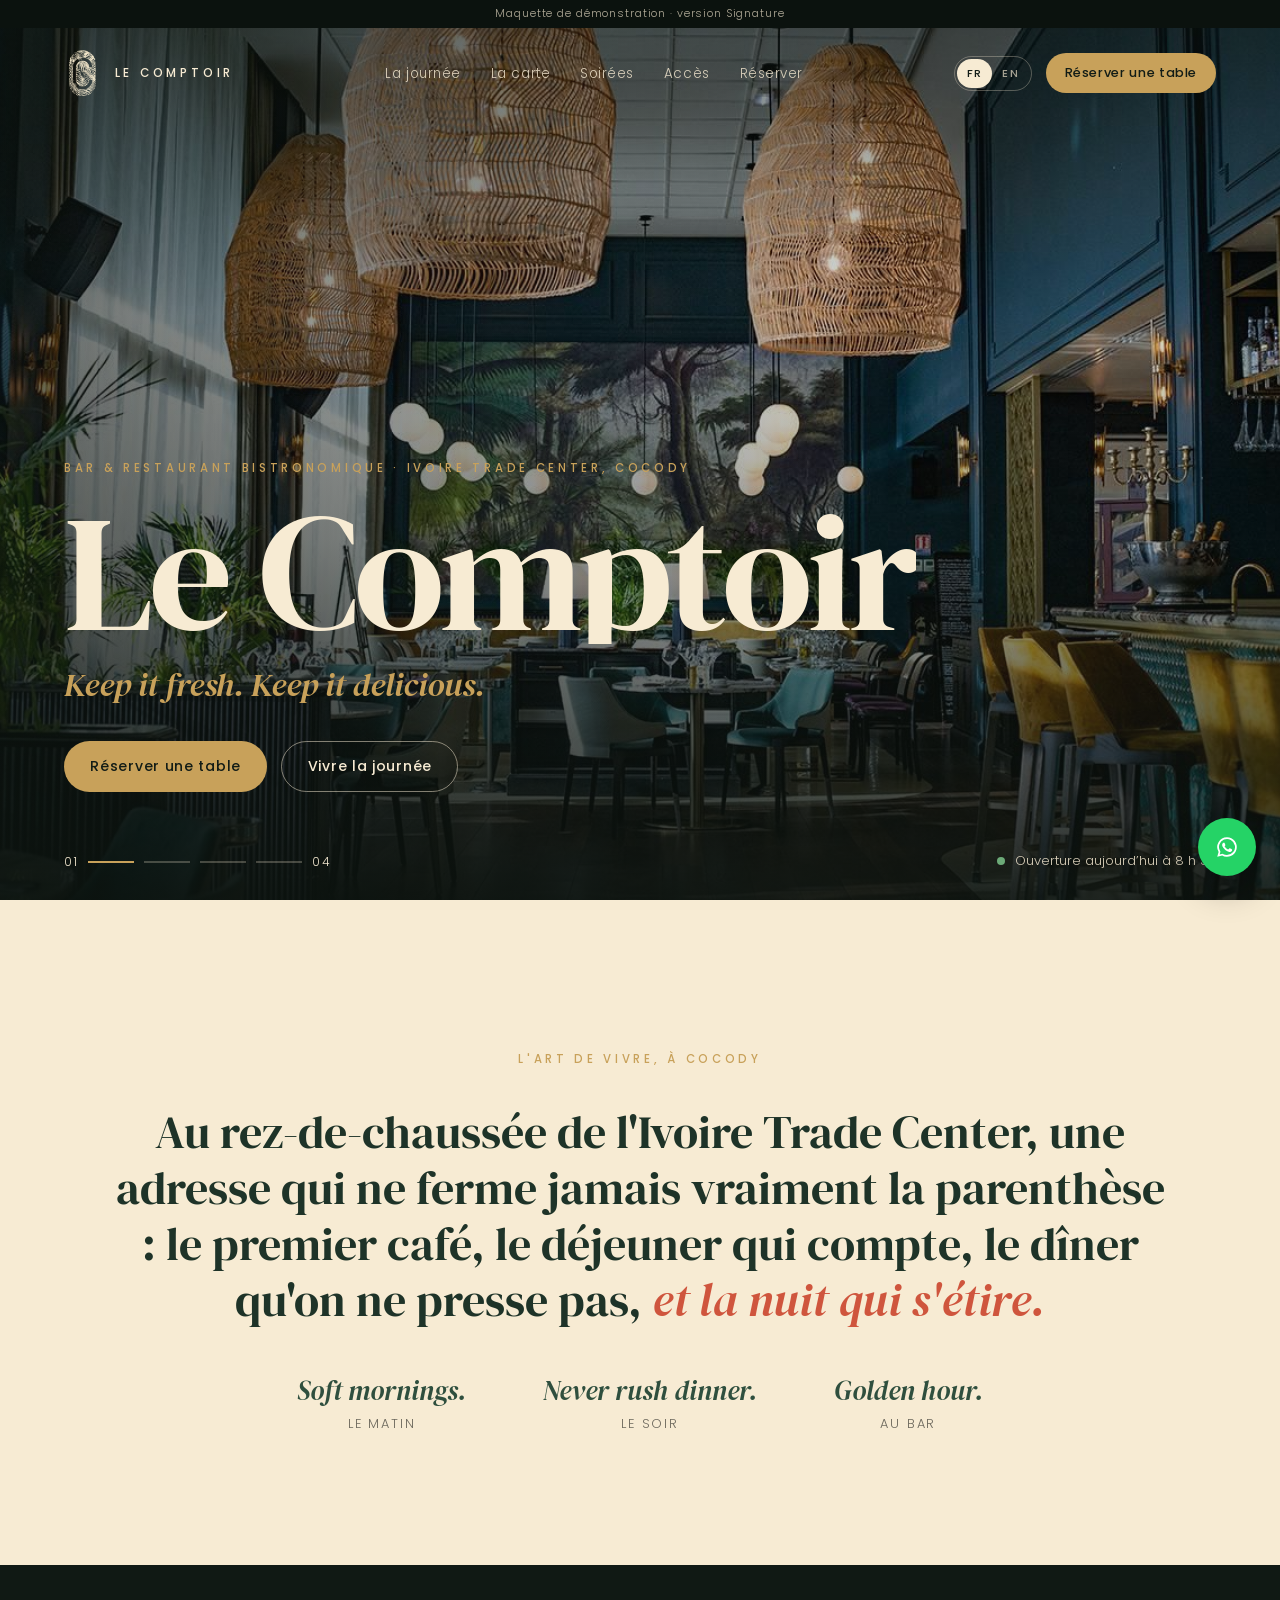
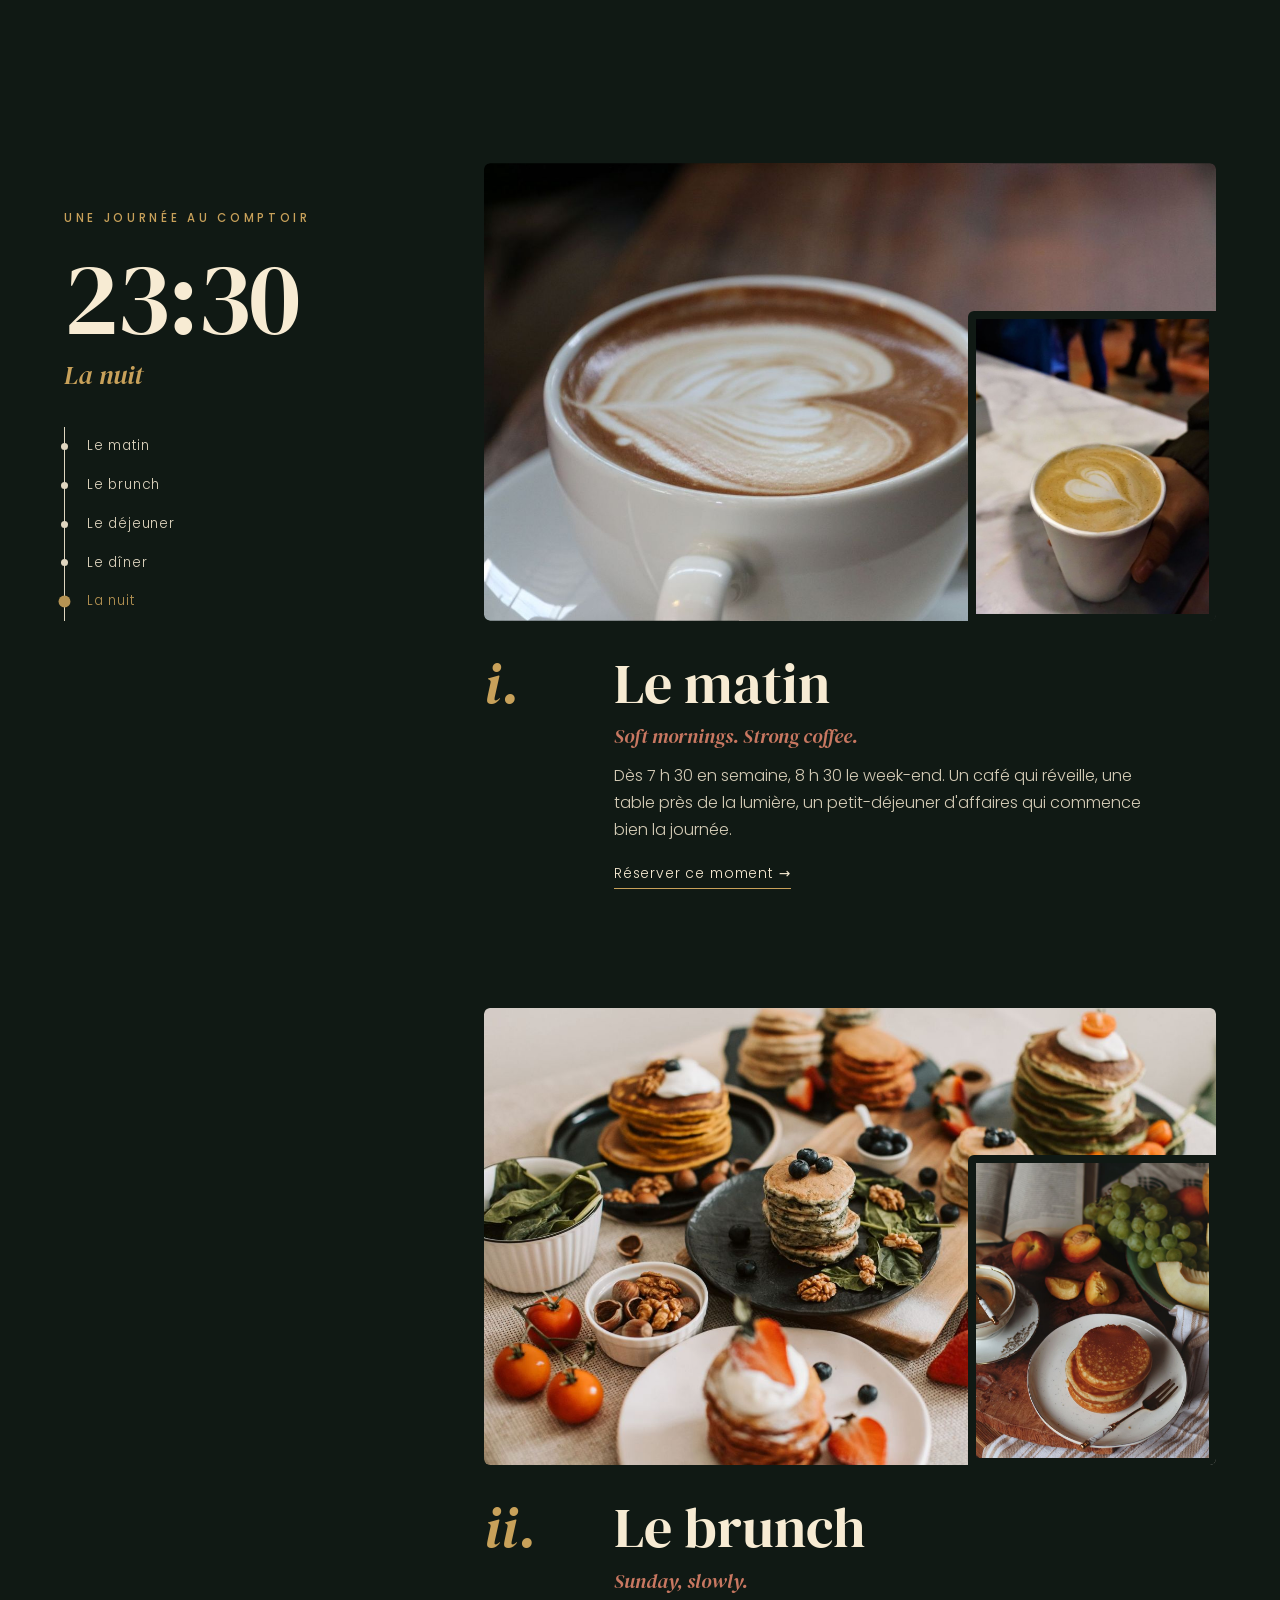
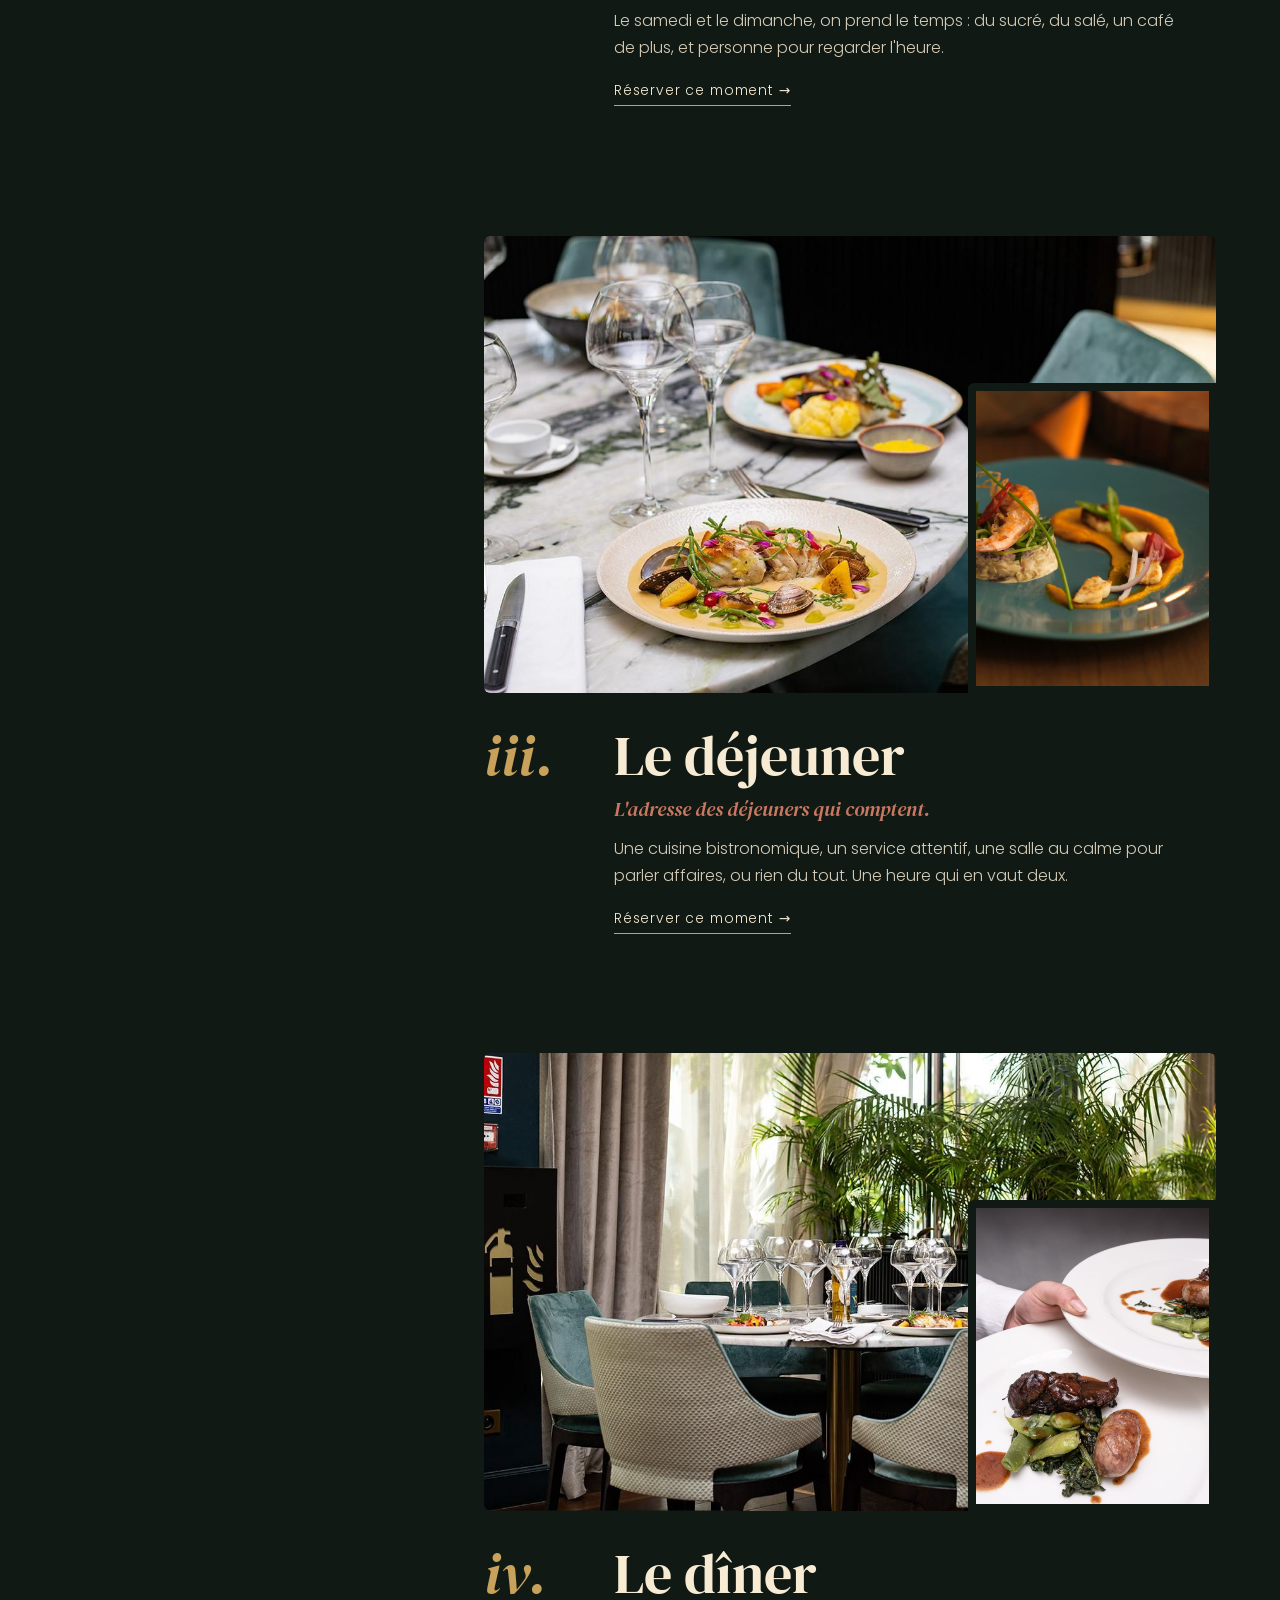
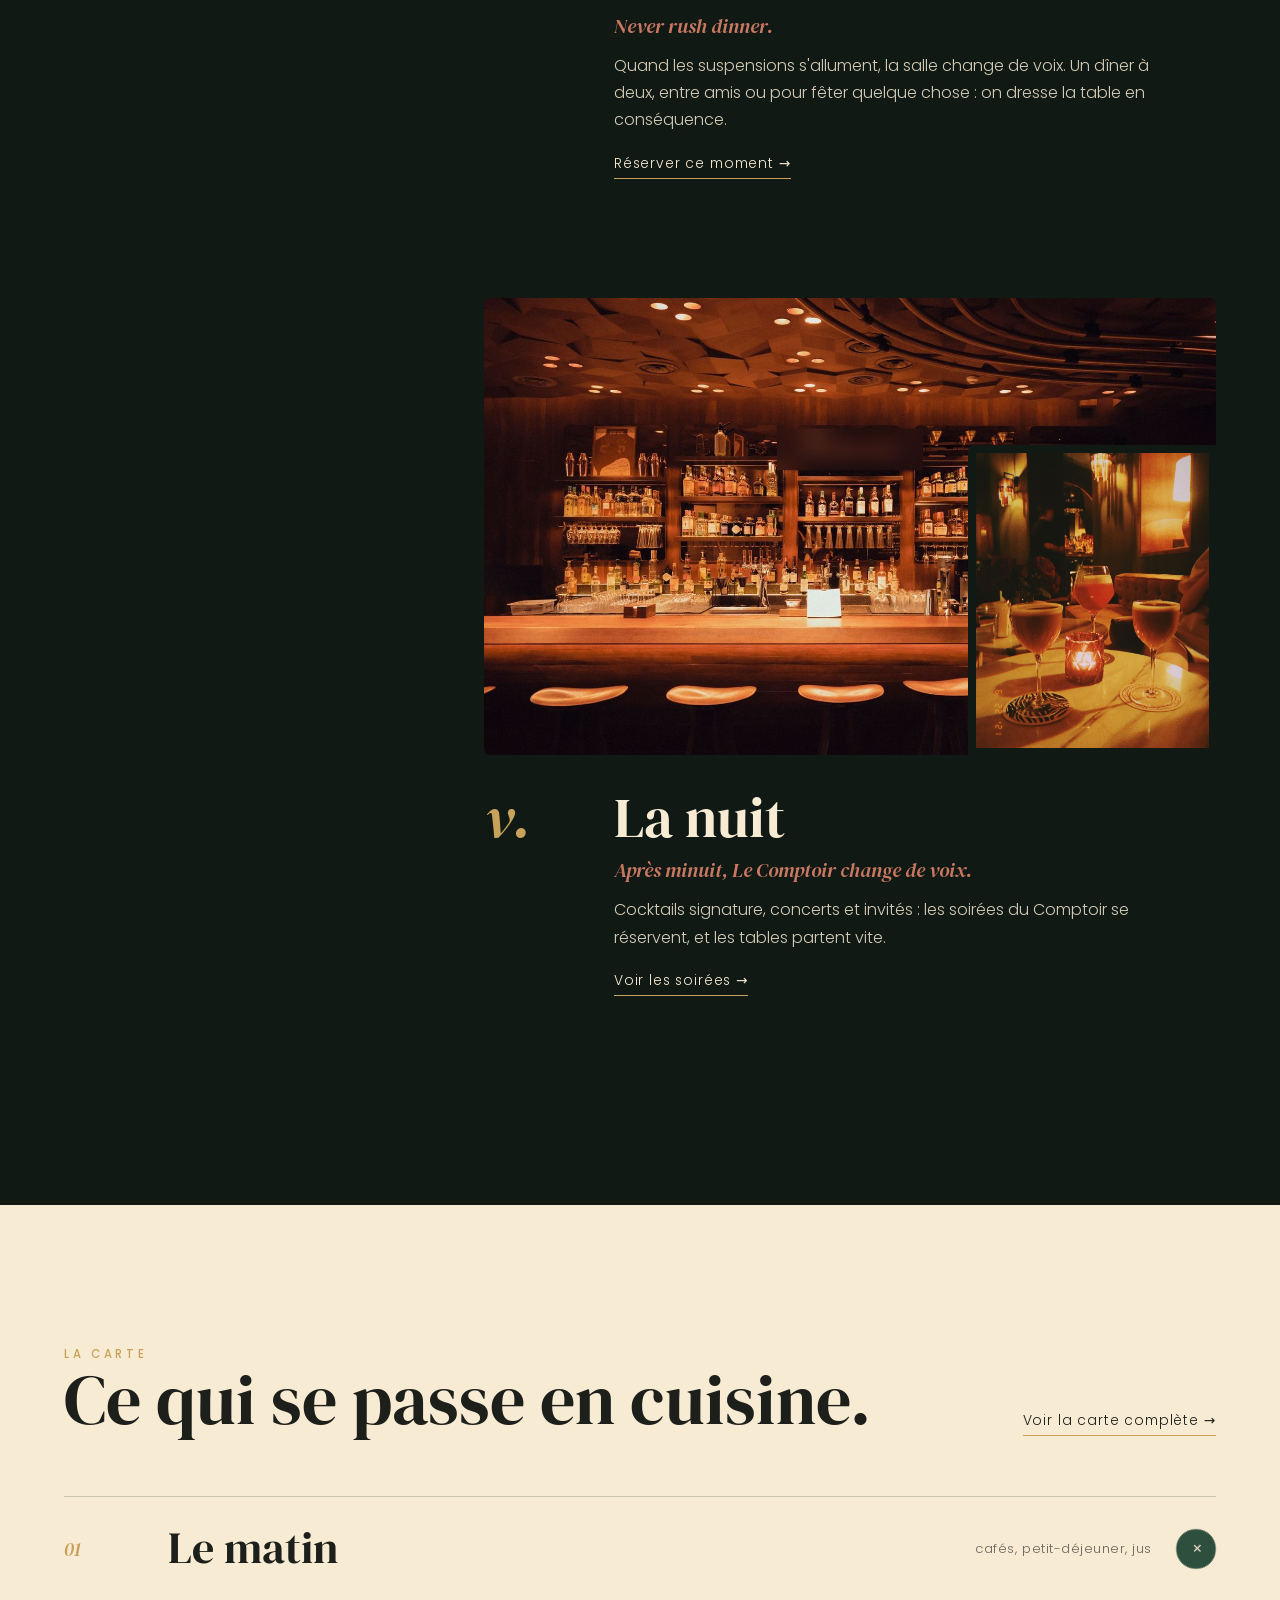
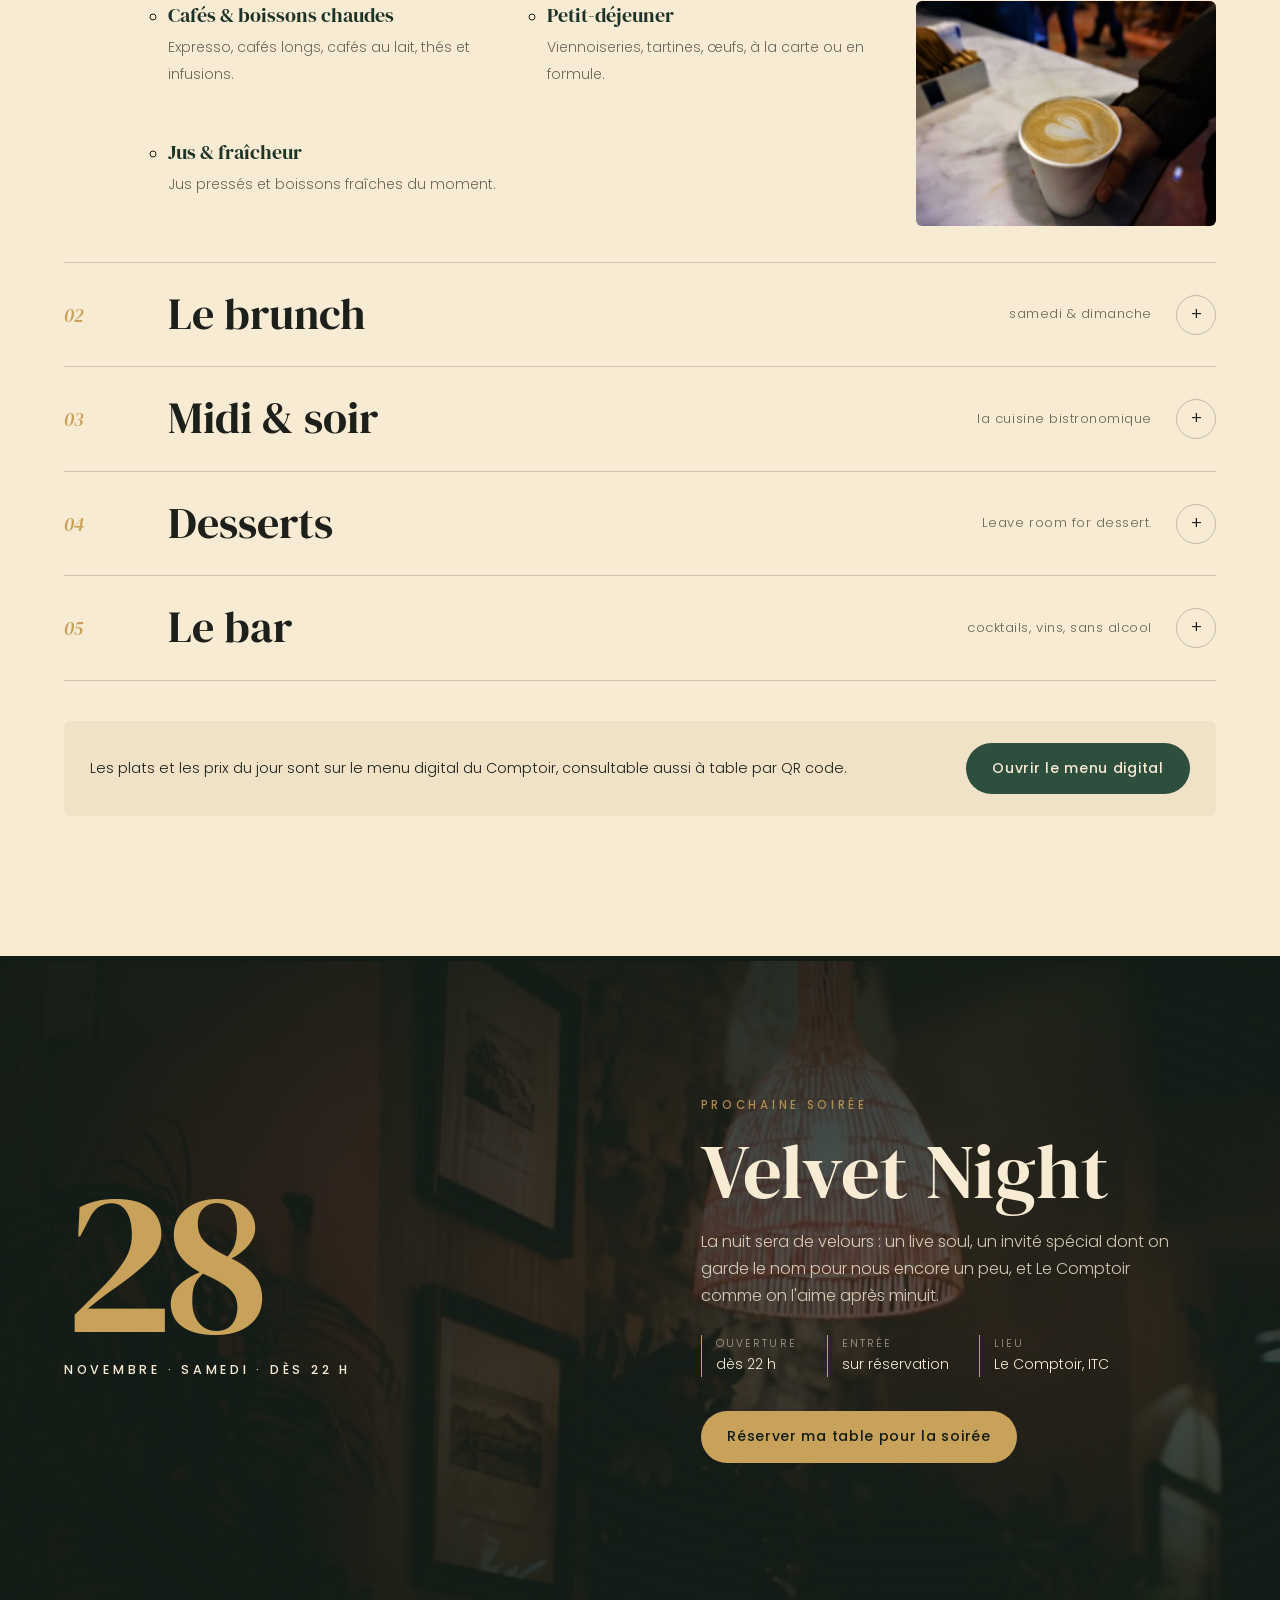
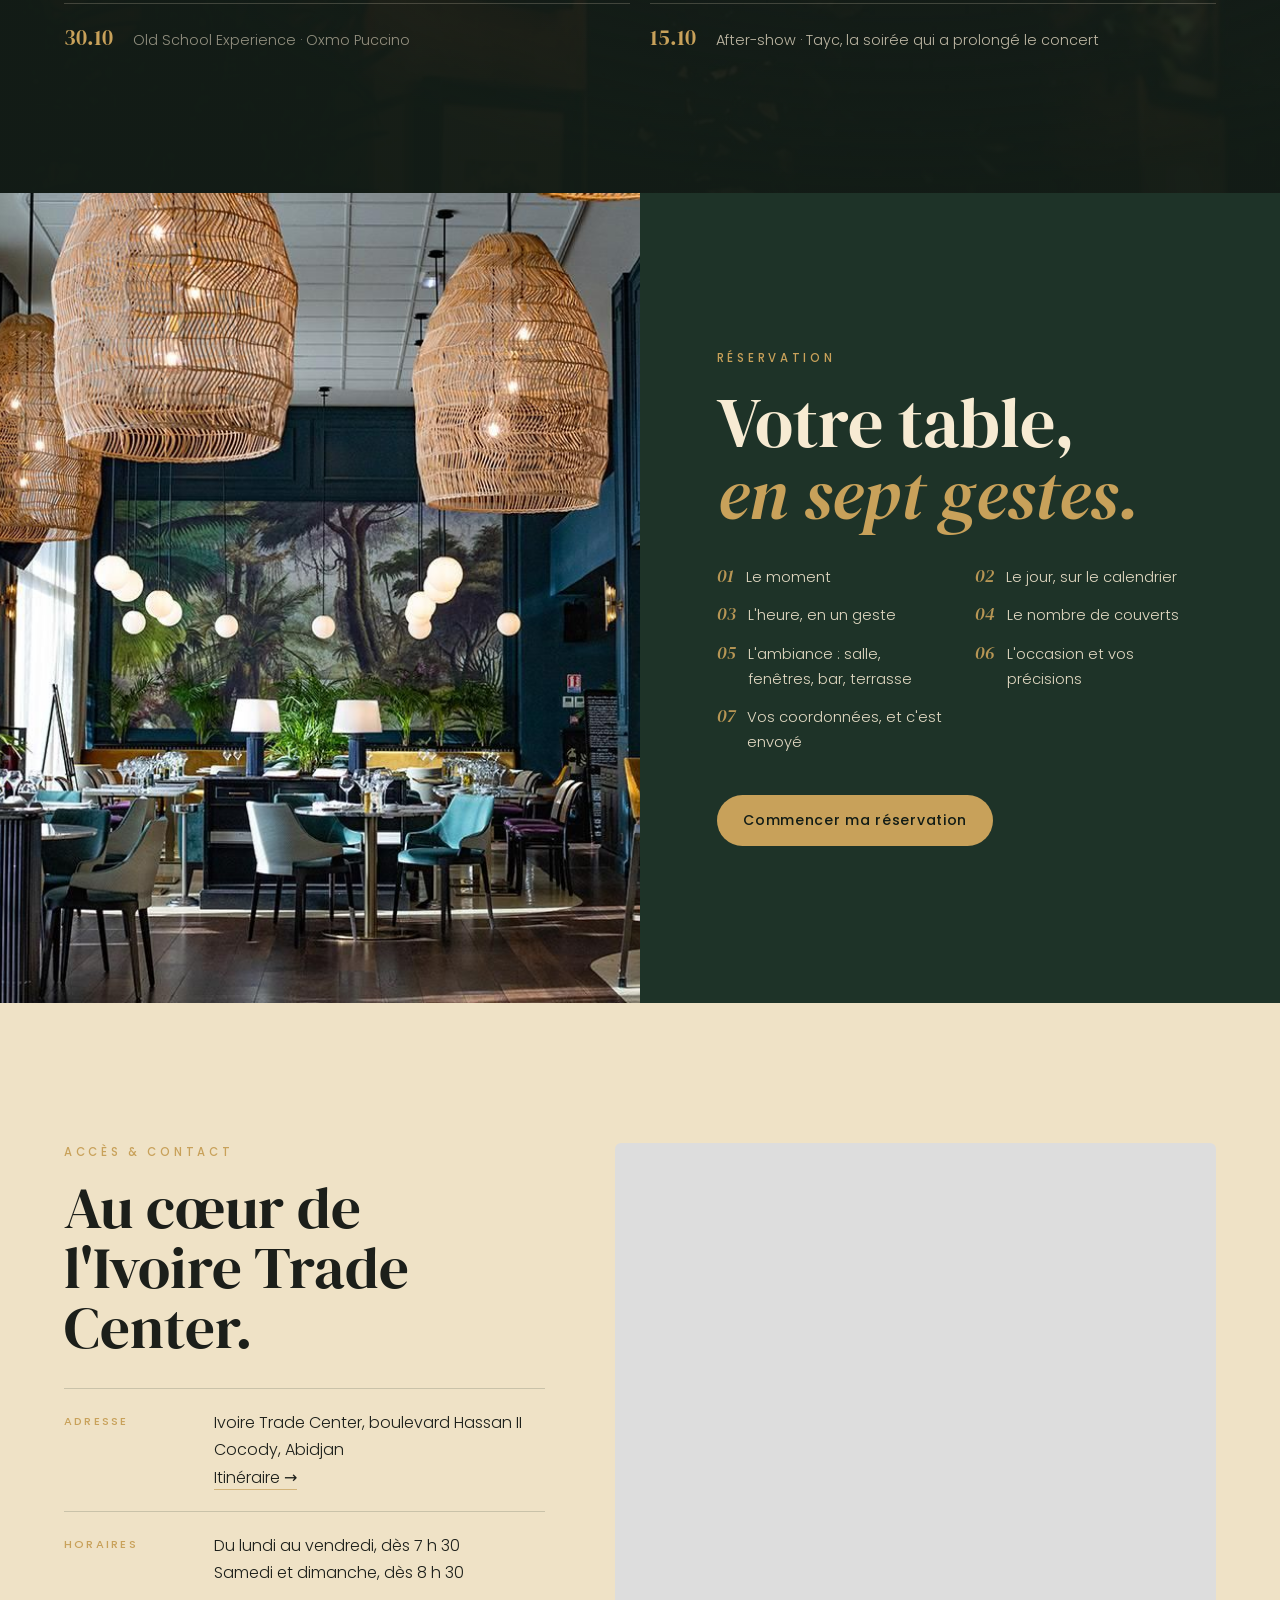
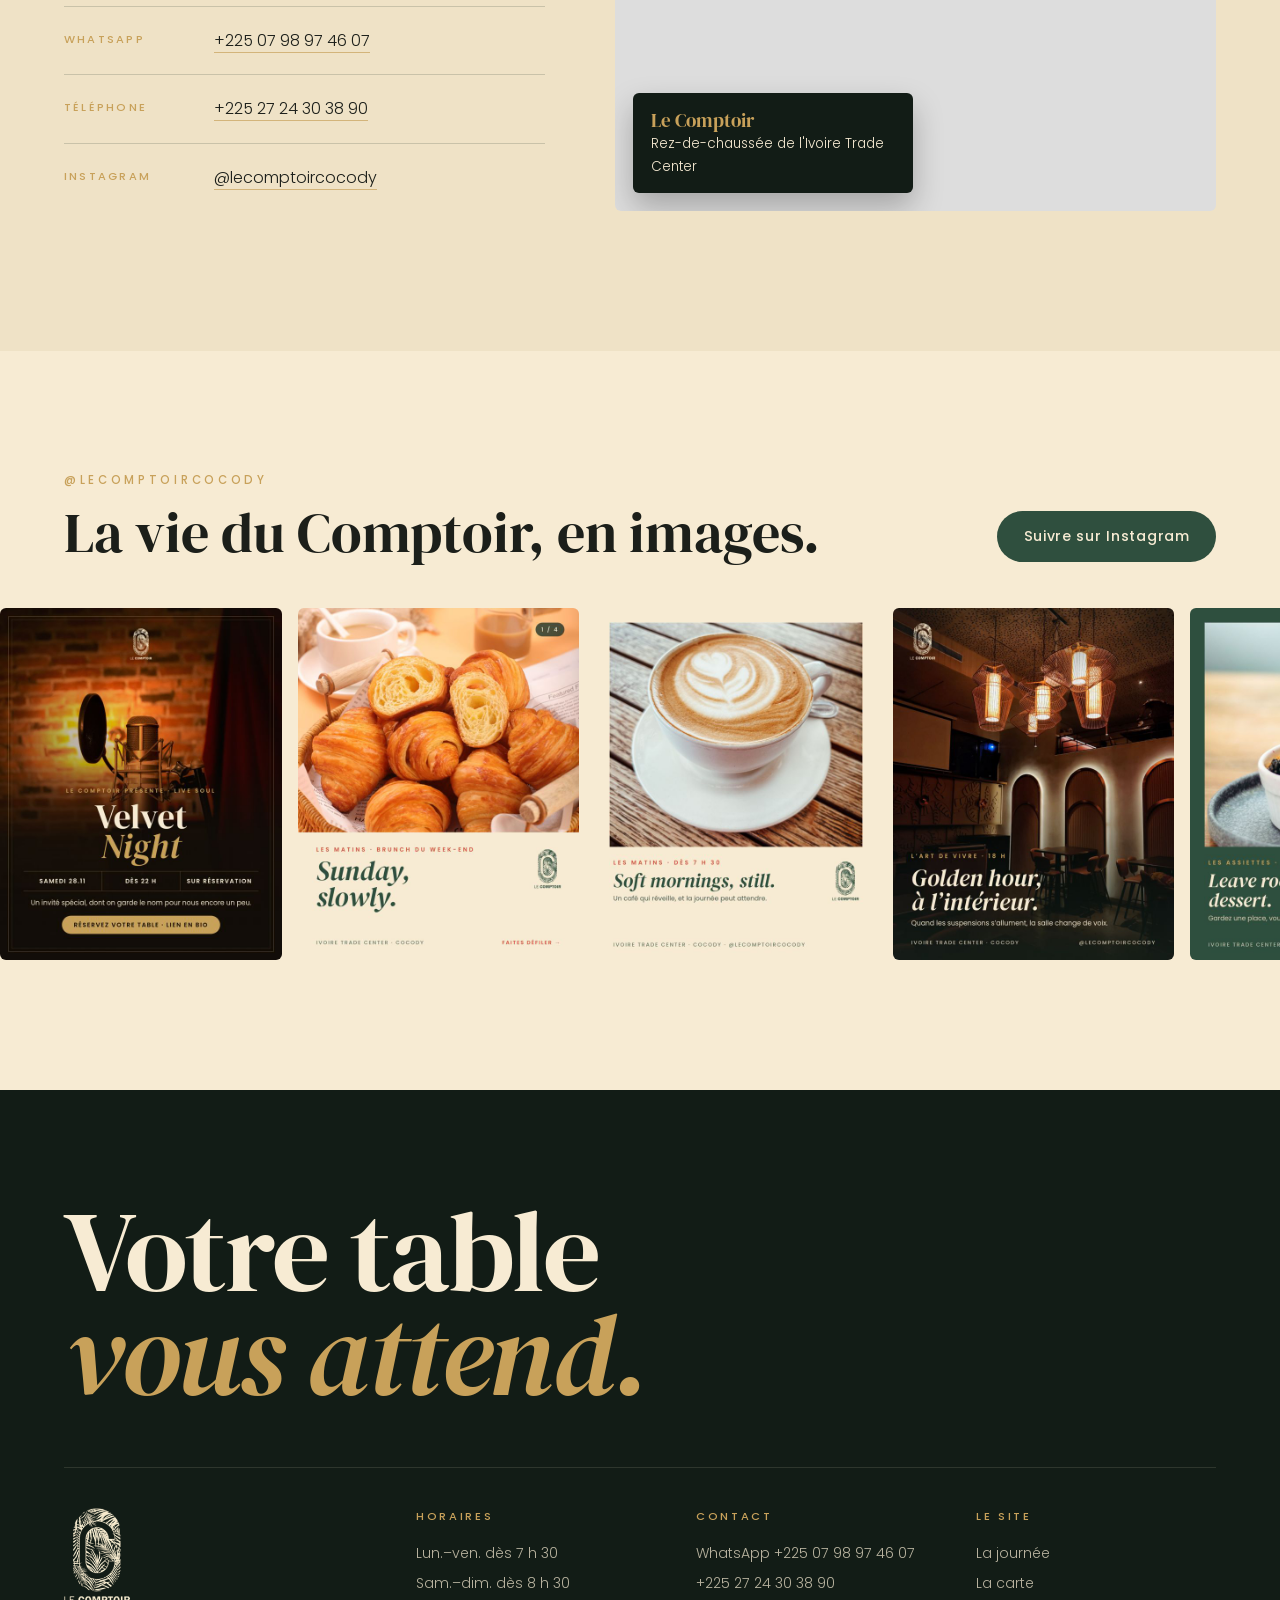
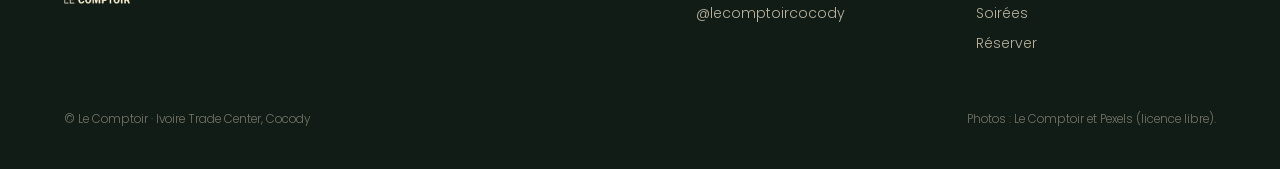
==== commit 5c60c074: "Versions A et B : terrasse ajoutée aux emplacements de réservation" ====
--- a/version-a/index.html
+++ b/version-a/index.html
@@ -386,7 +386,7 @@
     <p class="ey" data-i18n="r_ey">Réservation</p>
     <h2 data-i18n="r_t">Votre table,<br><em>en sept gestes.</em></h2>
     <ol>
-      <li data-i18n="r1">Le moment</li><li data-i18n="r2">Le jour, sur le calendrier</li><li data-i18n="r3">L'heure, en un geste</li><li data-i18n="r4">Le nombre de couverts</li><li data-i18n="r5">L'ambiance : salle, fenêtres, bar</li><li data-i18n="r6">L'occasion et vos précisions</li><li data-i18n="r7">Vos coordonnées, et c'est envoyé</li>
+      <li data-i18n="r1">Le moment</li><li data-i18n="r2">Le jour, sur le calendrier</li><li data-i18n="r3">L'heure, en un geste</li><li data-i18n="r4">Le nombre de couverts</li><li data-i18n="r5">L'ambiance : salle, fenêtres, bar, terrasse</li><li data-i18n="r6">L'occasion et vos précisions</li><li data-i18n="r7">Vos coordonnées, et c'est envoyé</li>
     </ol>
     <div><a class="btn btn-or" href="reserver.html" data-i18n="r_cta">Commencer ma réservation</a></div>
   </div>
